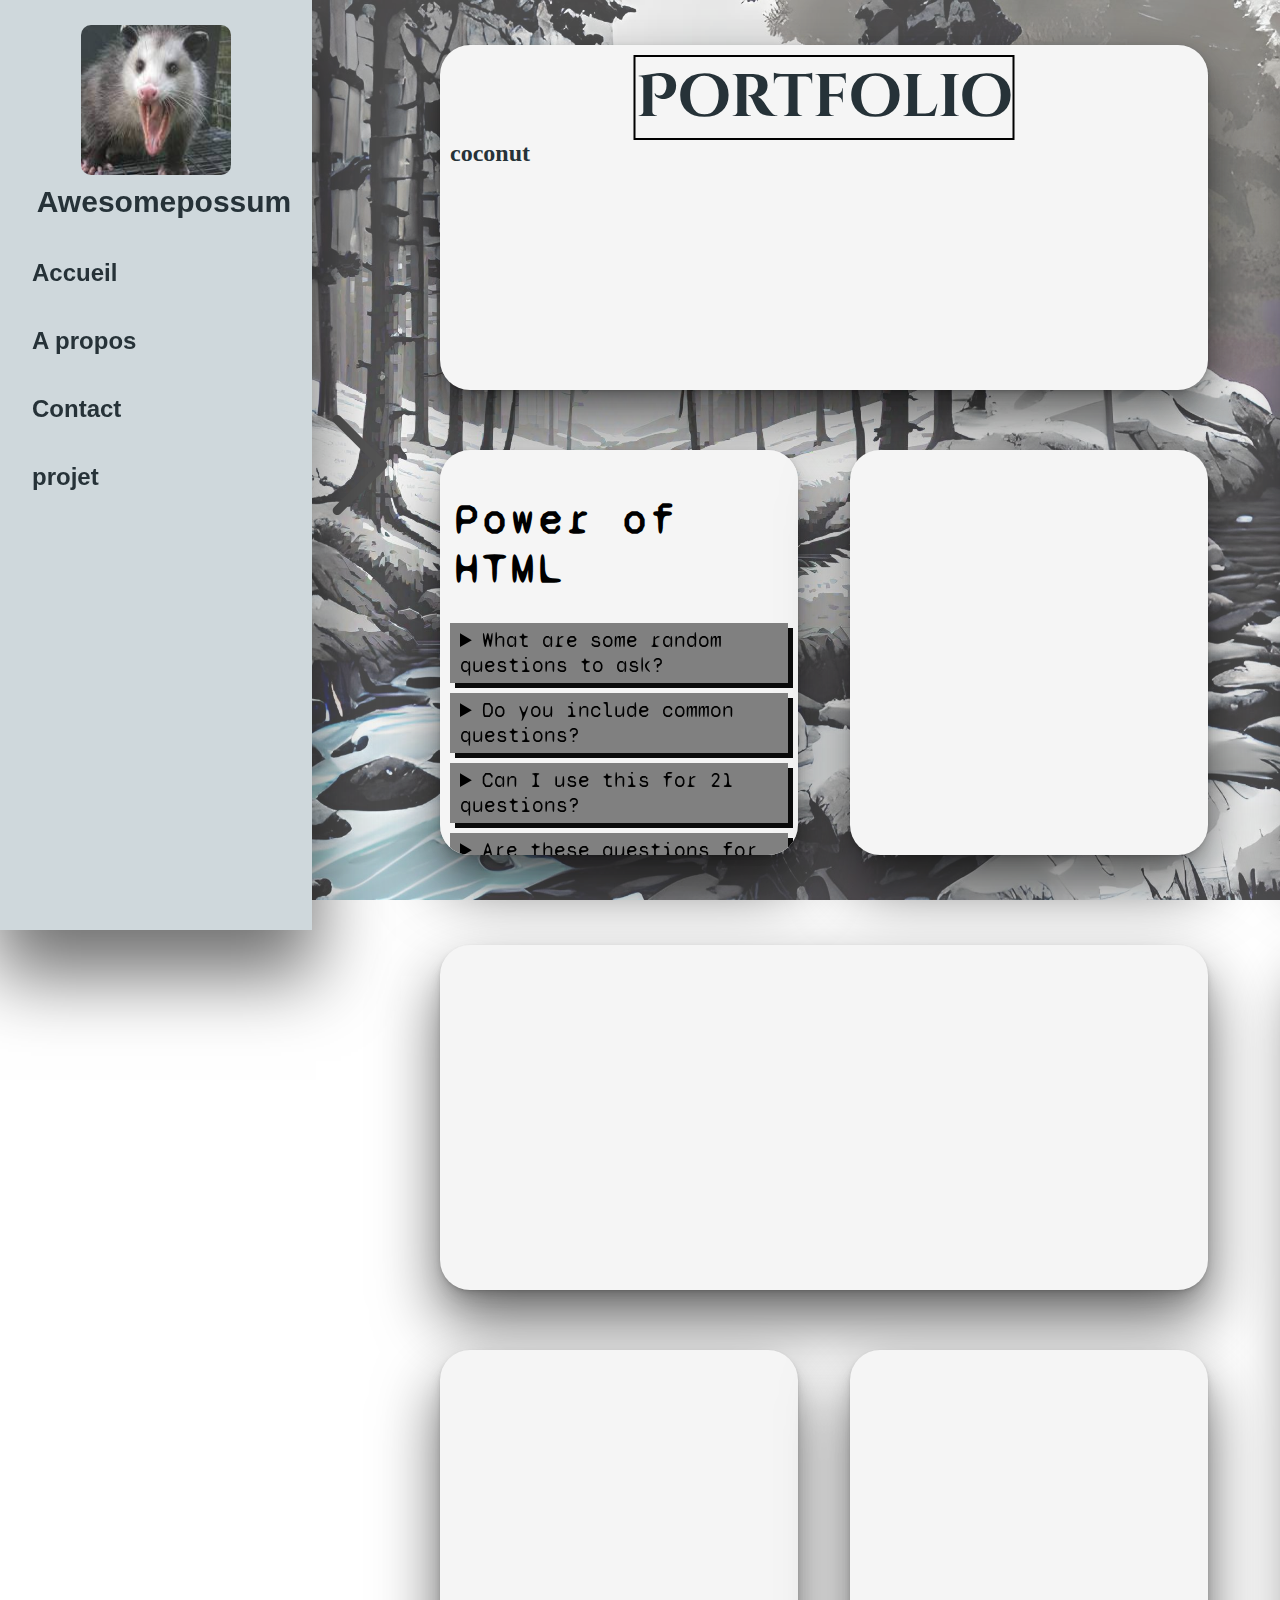
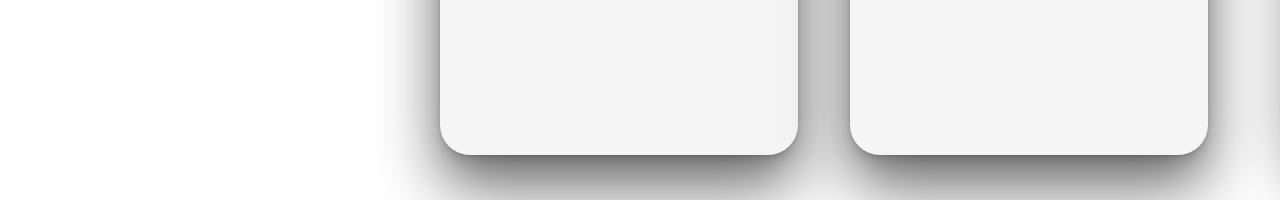
==== index.html @ 3cf98c73 "merge" ====
<!DOCTYPE html>
<html lang="en">

<head>
    <meta charset="UTF-8">
    <meta name="viewport" content="width=device-width, initial-scale=1.0">
    <title>zakomax</title>
    <link href="index.css" rel="stylesheet">
    <script type="text/javascript" src="script.js"></script>
    <title>Accordion</title>
    <link rel="preconnect" href="https://fonts.gstatic.com">
    <link href="https://fonts.googleapis.com/css2?family=Syne+Mono&display=swap" rel="stylesheet">
    <link rel="stylesheet" type="text/css" href="style.css">
    <meta name="viewport" content="width=device-width, initial-scale=1.0">
</head>

<body>
    <div class="background"></div>
    <div class="box" id="box"></div>
    <div class="navbox" id="navbox" onmouseover="" onmouseleave="ranger_tirroir();box_retreci()">
        <nav class="menu">
            <div class="logo">
                <img src="oppo.jpg" width=100 height="50">
                <h2>Awesomepossum</h2>
            </div>
            <ul>
                <li onmouseover="ranger_tirroir();box_retreci()"><a href="#" onclick="go_to_accueil();">Accueil</a></li>
                <li onmouseover="ranger_tirroir();box_retreci()"><a href="#" onclick="go_to_about();">A propos</a></li>
                <li onmouseover="ranger_tirroir();box_retreci()"><a href="#" onclick="go_to_contact();">Contact</a></li>
                <li onmouseover="sortir_tirroir();box_agrandit()">
                    <a id="projet" href="#">projet</a>

                </li>
            </ul>
        </nav>
        <svg class="arrow" id="ar" fill="#555555" height="100px" width="100px" version="1.1" id="Layer_1" xmlns="http://www.w3.org/2000/svg" xmlns:xlink="http://www.w3.org/1999/xlink" viewBox="0 0 330 330" xml:space="preserve">
            <g id="SVGRepo_bgCarrier" stroke-width="0"></g>
            <g id="SVGRepo_tracerCarrier" stroke-linecap="round" stroke-linejoin="round"></g>
            <g id="SVGRepo_iconCarrier">
                <path id="XMLID_222_" d="M250.606,154.389l-150-149.996c-5.857-5.858-15.355-5.858-21.213,0.001 c-5.857,5.858-5.857,15.355,0.001,21.213l139.393,139.39L79.393,304.394c-5.857,5.858-5.857,15.355,0.001,21.213 C82.322,328.536,86.161,330,90,330s7.678-1.464,10.607-4.394l149.999-150.004c2.814-2.813,4.394-6.628,4.394-10.606 C255,161.018,253.42,157.202,250.606,154.389z"></path>
            </g>
        </svg>
        <div class="petitbox" id="tirroir">
            <ul>
                <li><a href="morpion.html">jeu1</a></li>
                <li><a href="#">jeu2</a></li>
            </ul>
        </div>
    </div>
    </div>

    <div class="conteneur" id="cont">
        <div class="conteneur2">
            <div class="paragraphe1">
                <div class="titre">Portfolio</div>
                <div class="soustitre">
                    <div class="p1">coconut</div>
                </div>
            </div>
            <div class="conteneur3">
                <div class="paragraphe3">
                    <div class="page__wrapper">
                        <h1 class="heading">Power of HTML</h1>
                        <div class="accordion">
                            <details>
                                <summary>What are some random questions to ask?</summary>
                                <p>That's exactly the reason we created this random question generator. There are hundreds of random questions to choose from so you're able to find the perfect random question to ask friends, family and people you want to get to know better.</p>
                            </details>
                            <details>
                                <summary>Do you include common questions?</summary>
                                <p>This generator doesn't include most common questions. The thought is that you can come up with common questions on your own so most of the questions in this generator are questions that elicit a bit more information that a typical common question.</p>
                            </details>
                            <details>
                                <summary>Can I use this for 21 questions?</summary>
                                <p>Yes! there are two ways that you can use this question generator depending on what you're after. You can indicate that you want 21 questions generated and you'll instantly have a random list of 21 questions to use. If you want to curate the 21 questions to use, you can spend some time on the generator until you find 21 questions you like, then use those the next time you play the 21 questions game.</p>
                            </details>
                            <details>
                                <summary>Are these questions for girls or for boys?</summary>
                                <p>The questions in this generator are gender neutral and can be used to ask either male of females (or any other gender the person identifies with). These questions were created to elicit interesting and thoughtful answers and aren't specific to a specific type of person.</p>
                            </details>
                        </div>
                    </div>
                </div>
                <div class="paragraphe4">
                </div>
            </div>
        </div>
        <div class="paragraphe2">
        </div>
    </div>
    <div class="conteneur" style="top: 100vh;" id="cont2">
        <div class="conteneur2">
            <div class="paragraphe1">
            </div>
            <div class="conteneur3">
                <div class="paragraphe3">
                </div>
                <div class="paragraphe4">
                </div>
            </div>
        </div>
        <div class="paragraphe2">
        </div>
    </div>
    <div class="conteneur" style="right: -100vw;" id="cont3">
        <div class="conteneurhaut">
            <div class='paragraphe_about_1'></div>
            <div class="paragraphe_about_2"></div>
        </div>
        <div class="paragraphe_about_3"></div>

    </div>

</body>

</html>
---- index.css ----
@import url('https://fonts.googleapis.com/css2?family=Cinzel+Decorative:wght@400;700;900&display=swap');

* {
    padding: 0;
    margin: 0;
    scrollbar-width: none;
}


body {
    font-family: Arial, Tahoma, Serif;
    color: #263238;
    display: flex;
    flex-direction: row;
    overflow: hidden;
}
.background {
    position: absolute;
    width: 100vw;
    height: 100vh;
    background-image: url('background3.jfif');
    background-position: center;
    background-repeat: no-repeat;
    background-size: cover;
    opacity: .7;
}

.logo {
    display: flex;
    margin-bottom: 40px;
    flex-direction: column;
    align-items: center;
}

.logo h2 {
    padding-left: 1rem;
    font-size: 30px;
}
.logo img {
    width: 150px;
    border-radius: 20px;
    height: 150px;
    padding: 10px;
}

nav {
    display: flex;
    flex-direction: column;
    padding: 15px 1rem;
    background: #cfd8dc;
    width: 280px;
    height: 100vh;
    z-index: 10;
    position: relative;
    box-shadow: rgba(0, 0, 0, 0.56) 0px 42px 70px 4px;
    pointer-events: none;
}

nav ul {
    display: flex;
    list-style: none;
    flex-direction: column;
}

nav li {
    padding-left: 1rem;
    /* 7! */
    display: flex;
    align-items: center;
    font-size: x-large;
    font-weight: 700;
    margin-bottom: 40px;
    pointer-events: visible;
}

a {
    color: inherit;
    text-decoration: none;
}

nav li:hover a {
    color: orange;
    text-decoration: underline;
}

.box {
    height: 100vh;
    width: 340px;
    position: absolute;
}

.petitbox{
    background-color: #cfd8dc;
    width: 150px;
    position: absolute;
    top: 450px;
    transition: 0.3s ease-in-out;
    box-shadow: rgba(50, 50, 93, 0.25) 0px 13px 27px -5px, rgba(0, 0, 0, 0.3) 0px 8px 16px -8px;
    border-radius: 0px 10px 10px 0px;
    z-index: 9;
}

.petitbox li{
    font-size:x-large;
    display: flex;
    flex-direction: column;
    align-items: center;
    margin-bottom: 20px;
    margin-top: 10px;
}

.petitbox li:hover a {
    color: orange;
    text-decoration: underline;
}

.box:hover + .navbox {
    transform: translateX(0) !important;
    opacity: 1;
}
.navbox_grande{
    width: 554px !important;
}

.navbox:hover {
    transform: translateX(0) !important;
}
.navbox:hover nav {
    opacity: 1;
}
.box:hover ~ .conteneur {
    transform: translateX(312px);
}
.navbox:hover ~ .conteneur {
    transform: translateX(312px);
}
.box:hover ~ .conteneur.contact {
    transform: translate(312px , -100vh);
}
.navbox:hover ~ .conteneur.contact {
    transform: translate(312px , -100vh);
}
.box:hover ~ .conteneur.about {
    transform: translateX( calc(312px - 100vw) );
}
.navbox:hover ~ .conteneur.about {
    transform: translateX( calc(312px - 100vw) );
}

.navbox {
    transform: translateX(-312px);
    transition: 0.3s ease-in-out;
    display: flex;
    align-items: center;
    width: 410px;
    z-index: 10;
    position: fixed;
    top: 0;
}
.nav_agrandit {
    width: 570px;
}

.sorti {
    transform: translateX(312px);
}

.arrow {
    right: 0;
    position: absolute;
    transition: 0.3s ease-in-out;
}

.conteneur{
    position: absolute;
    height: 90vh;
    width:90vw;
    /* background-color: none; */
    right: 0;
    z-index: 1;
    display: flex;
    flex-direction: row;
    padding-top: 5vh;
    padding-bottom: 5vh;
    justify-content: space-between;
    transition: 0.3s ease-in-out;
}


#cont.sorti.accueil {
    transform: translateX(390px) !important;
}
#cont2.sorti.contact {
    transform: translate(390px, -100vh) !important;
}
#cont3.sorti.about {
    transform: translateX(calc(390px - 100vw)) !important;
}

.conteneur2 {
    height: 90vh;
    width: 60vw;
    display: flex;
    flex-direction: column;
}

.paragraphe1 {
    padding: 10px;
    height: 40vh;
    display: flex;
    background-color: whitesmoke;
        box-shadow: rgba(0, 0, 0, 0.07) 0px 1px 2px, rgba(0, 0, 0, 0.07) 0px 2px 4px, rgba(0, 0, 0, 0.07) 0px 4px 8px, rgba(0, 0, 0, 0.07) 0px 8px 16px, rgba(0, 0, 0, 0.07) 0px 16px 32px, rgba(0, 0, 0, 0.57) 0px 32px 64px;
    border-radius: 30px;
    margin-bottom: 60px;
    flex-direction: column;
    align-items: flex-start;
}

.titre{
    font-family: "Cinzel Decorative", serif;
    font-size: 60px;
    font-weight: bolder;
    border: 2px solid;
    border-color: black;
    height: fit-content;
    left: 50%;
    transform: translateX(-50%);
    position: relative;
}

.soustitre {
    display: flex;
    flex-direction: column;
}

.p1 {
    font-family:"Cintzel Decorative", serif;
    font-weight: bold;
    font-size: x-large;
}

.conteneur3 {
    height: 45vh;
    display: flex;
    flex-direction: row;
    justify-content: space-between;
}

.paragraphe3 {
    height: 45vh;
    width: 28vw;
    background-color: whitesmoke;
    box-shadow: rgba(0, 0, 0, 0.07) 0px 1px 2px, rgba(0, 0, 0, 0.07) 0px 2px 4px, rgba(0, 0, 0, 0.07) 0px 4px 8px, rgba(0, 0, 0, 0.07) 0px 8px 16px, rgba(0, 0, 0, 0.07) 0px 16px 32px, rgba(0, 0, 0, 0.57) 0px 32px 64px;
    border-radius: 30px;
    overflow-y: scroll;
}

.page__wrapper {
	display: flex;
	justify-content: center;
	align-items: center;
	font-family: "Syne Mono";
	flex-direction: column;
}

.heading {
	color: black;
	letter-spacing: 5px;
	font-size: 2.6em;
	margin-bottom: 30px;
    margin-top: 5vh;
	padding: 0px 15px;
}

.accordion {
	max-width: 500px;
	width: calc(100% - 20px);
}

details {
	background-color: gray;
	margin-bottom: 10px;
	filter: drop-shadow(5px 5px 0px #0A0A0A);
    transition: 0.3s ease-in-out;
}
details:hover {
	filter: drop-shadow(5px 5px 4px #0A0A0A);
}

details > summary {
	color: black;
	padding: 5px 10px;
	font-size: 1.3em;
	cursor: pointer;
}

details > p {
	padding: 5px 10px 10px 20px;
	color: #ddd;
	font-size: 1.1em;
}

.paragraphe4 {
    height: 45vh;
    width: 28vw;
    background-color:whitesmoke;
    box-shadow: rgba(0, 0, 0, 0.07) 0px 1px 2px, rgba(0, 0, 0, 0.07) 0px 2px 4px, rgba(0, 0, 0, 0.07) 0px 4px 8px, rgba(0, 0, 0, 0.07) 0px 8px 16px, rgba(0, 0, 0, 0.07) 0px 16px 32px, rgba(0, 0, 0, 0.57) 0px 32px 64px;
    border-radius: 30px;
}

.paragraphe2 {
    height: 90vh;
    width: 20vw;
    background-color: whitesmoke;
    box-shadow: rgba(0, 0, 0, 0.07) 0px 1px 2px, rgba(0, 0, 0, 0.07) 0px 2px 4px, rgba(0, 0, 0, 0.07) 0px 4px 8px, rgba(0, 0, 0, 0.07) 0px 8px 16px, rgba(0, 0, 0, 0.07) 0px 16px 32px, rgba(0, 0, 0, 0.57) 0px 32px 64px;
    border-radius: 30px;
    margin-right: 3vw;
}


.conteneur.contact {
    transform: translateY(-100vh);
}
.conteneur.about {
    transform: translateX(-100vw);
}

#cont3 {
    display: flex;
    flex-direction: column !important;
}

.conteneurhaut {
    height: 45vh;
    width: 90vw;
    display: flex;
    flex-direction: row;
    justify-content: space-between;
}

.paragraphe_about_1 {
    background-color: whitesmoke;
    height: 45vh;
    width: 35vw;
    box-shadow: rgba(0, 0, 0, 0.07) 0px 1px 2px, rgba(0, 0, 0, 0.07) 0px 2px 4px, rgba(0, 0, 0, 0.07) 0px 4px 8px, rgba(0, 0, 0, 0.07) 0px 8px 16px, rgba(0, 0, 0, 0.07) 0px 16px 32px, rgba(0, 0, 0, 0.57) 0px 32px 64px;
    border-radius: 30px;
}

.paragraphe_about_2 {
    background-color: whitesmoke;
    height: 45vh;
    width: 35vw;
    margin-right: 7vw;
    box-shadow: rgba(0, 0, 0, 0.07) 0px 1px 2px, rgba(0, 0, 0, 0.07) 0px 2px 4px, rgba(0, 0, 0, 0.07) 0px 4px 8px, rgba(0, 0, 0, 0.07) 0px 8px 16px, rgba(0, 0, 0, 0.07) 0px 16px 32px, rgba(0, 0, 0, 0.57) 0px 32px 64px;
    border-radius: 30px;
}

.paragraphe_about_3 {
    height: 35vh;
    width: 80vw;
    background-color:whitesmoke;
    margin-right: 7vw;
    box-shadow: rgba(0, 0, 0, 0.07) 0px 1px 2px, rgba(0, 0, 0, 0.07) 0px 2px 4px, rgba(0, 0, 0, 0.07) 0px 4px 8px, rgba(0, 0, 0, 0.07) 0px 8px 16px, rgba(0, 0, 0, 0.07) 0px 16px 32px, rgba(0, 0, 0, 0.57) 0px 32px 64px;
    border-radius: 30px;
}
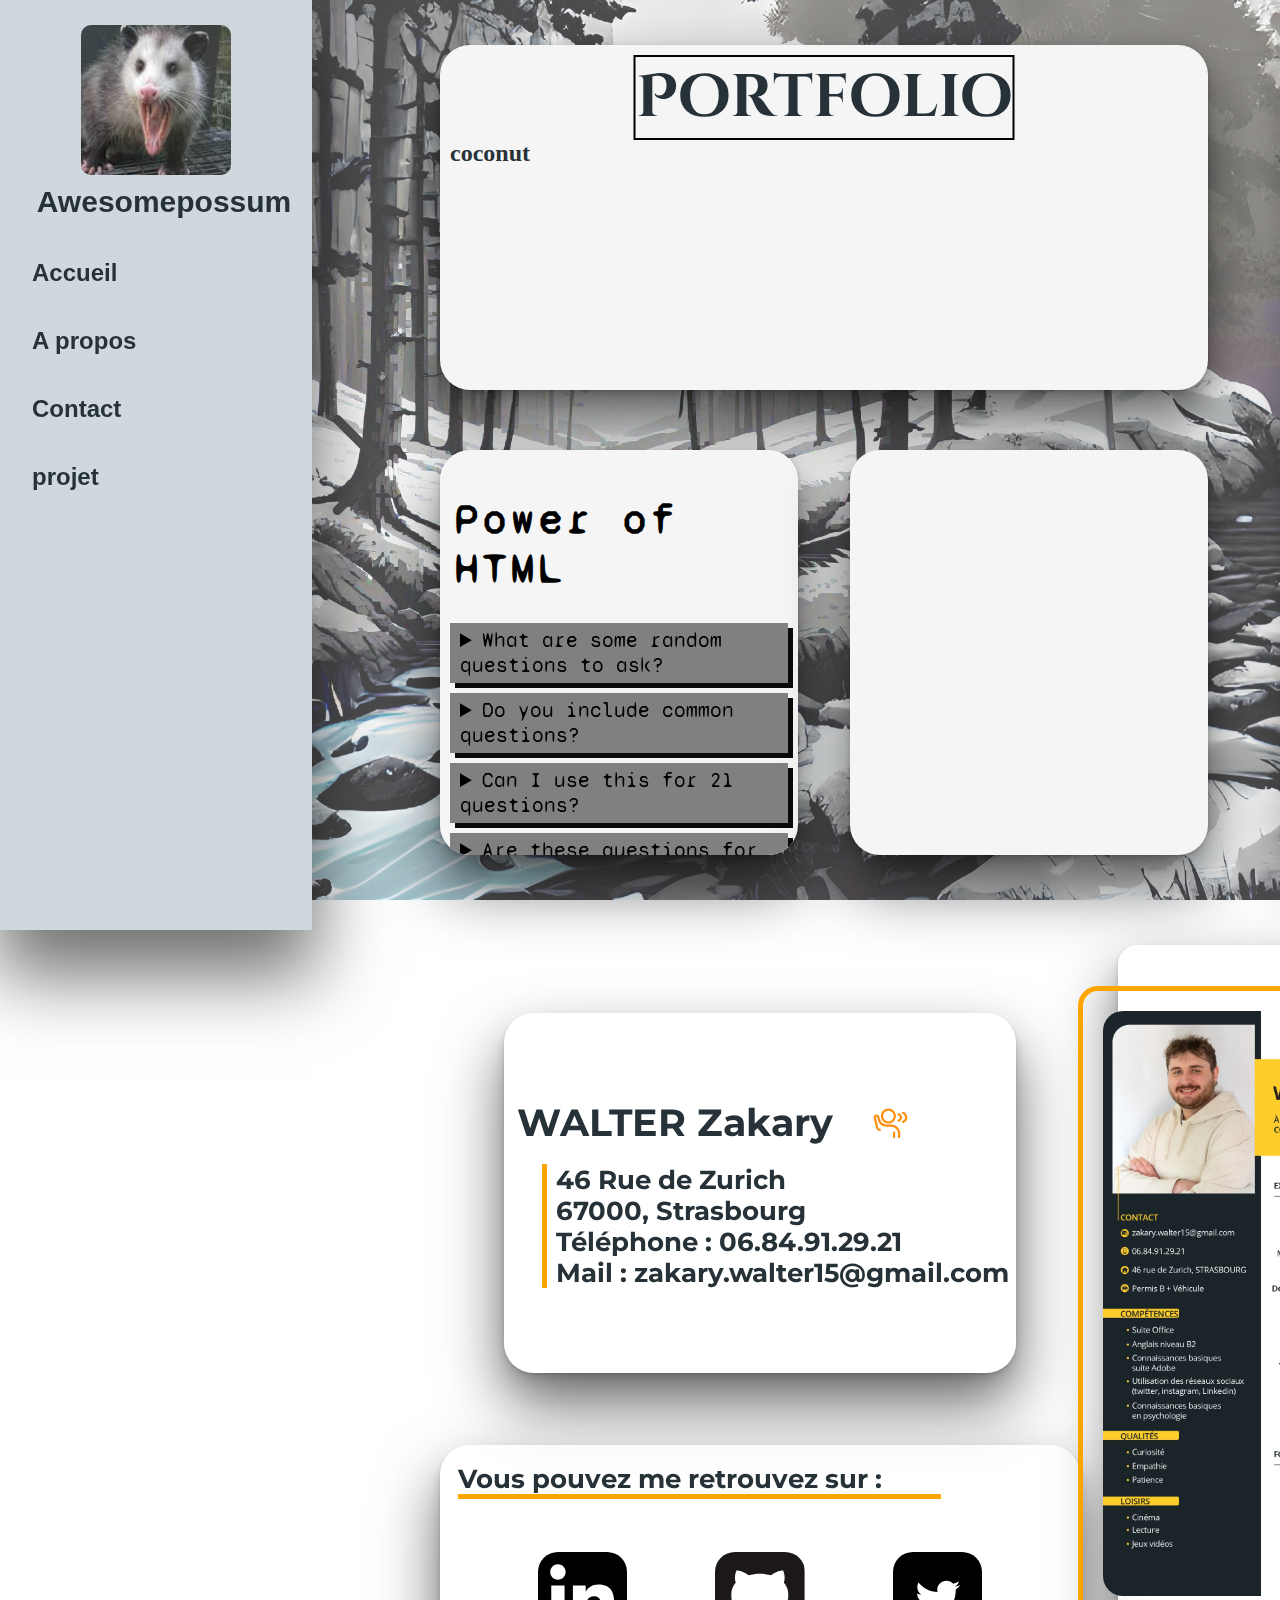
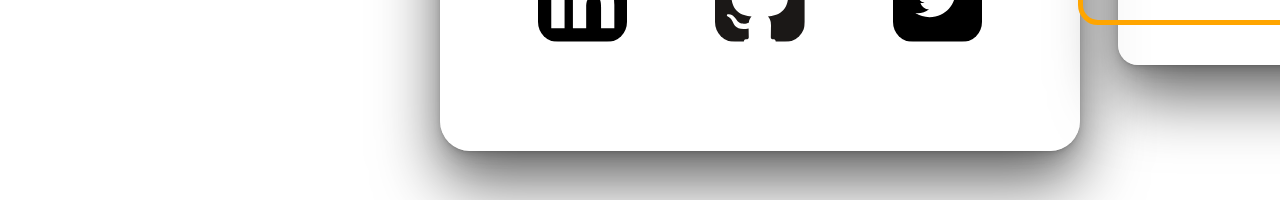
==== commit 9d6a9f97: "page contact update" ====
--- a/index.html
+++ b/index.html
@@ -89,17 +89,33 @@
         </div>
     </div>
     <div class="conteneur" style="top: 100vh;" id="cont2">
-        <div class="conteneur2">
-            <div class="paragraphe1">
+        <div class="c2"> 
+            <div class="c4">
+                    <div class="nom_contact">WALTER Zakary
+                    <svg viewBox="0 0 24 24" fill="none" width="3vw" style="margin-left: 3vw;" xmlns="http://www.w3.org/2000/svg"><g id="SVGRepo_bgCarrier" stroke-width="0"></g><g id="SVGRepo_tracerCarrier" stroke-linecap="round" stroke-linejoin="round"></g><g id="SVGRepo_iconCarrier"><path d="M13.1318 11.3125L12.7388 10.7333L12.7388 10.7333L13.1318 11.3125ZM16.8555 21C16.8555 21.3866 17.1689 21.7 17.5555 21.7C17.9421 21.7 18.2555 21.3866 18.2555 21H16.8555ZM4.98688 10.3431L4.31382 10.5354L4.31382 10.5354L4.98688 10.3431ZM4.44847 8.45868L3.77541 8.65098L3.77541 8.65098L4.44847 8.45868ZM2.33917 9.0235L3.01827 8.85373L3.01827 8.85372L2.33917 9.0235ZM3.89881 15.262L4.57791 15.0923L4.57791 15.0923L3.89881 15.262ZM5.55553 17.2556C5.94213 17.2556 6.25553 16.9422 6.25553 16.5556C6.25553 16.169 5.94213 15.8556 5.55553 15.8556V17.2556ZM13.7445 21C13.7445 21.3866 14.0579 21.7 14.4445 21.7C14.8311 21.7 15.1445 21.3866 15.1445 21H13.7445ZM15.1445 18.3333C15.1445 17.9467 14.8311 17.6333 14.4445 17.6333C14.0579 17.6333 13.7445 17.9467 13.7445 18.3333H15.1445ZM21.1213 6.70711L20.6263 7.20208L21.1213 6.70711ZM21.1213 10.9497L20.6263 10.4548L20.6263 10.4548L21.1213 10.9497ZM20.2333 5.34004C19.8688 5.21116 19.4689 5.40217 19.34 5.76665C19.2111 6.13114 19.4022 6.53109 19.7666 6.65996L20.2333 5.34004ZM19.7666 10.9969C19.4022 11.1258 19.2111 11.5257 19.34 11.8902C19.4689 12.2547 19.8688 12.4457 20.2333 12.3168L19.7666 10.9969ZM18.0858 7.32843L18.5808 6.83346L18.5808 6.83346L18.0858 7.32843ZM18.0858 10.3284L18.5808 10.8234L18.5808 10.8234L18.0858 10.3284ZM17.5262 6.16847C17.1618 6.03959 16.7618 6.2306 16.6329 6.59508C16.5041 6.95957 16.6951 7.35952 17.0595 7.48839L17.5262 6.16847ZM17.0595 10.1685C16.6951 10.2973 16.5041 10.6973 16.6329 11.0618C16.7618 11.4263 17.1618 11.6173 17.5262 11.4884L17.0595 10.1685ZM10.889 11.3C9.06642 11.3 7.58896 9.82255 7.58896 8.00001H6.18896C6.18896 10.5958 8.29322 12.7 10.889 12.7V11.3ZM7.58896 8.00001C7.58896 6.17746 9.06642 4.7 10.889 4.7V3.3C8.29322 3.3 6.18896 5.40427 6.18896 8.00001H7.58896ZM10.889 4.7C12.7115 4.7 14.189 6.17746 14.189 8.00001H15.589C15.589 5.40427 13.4847 3.3 10.889 3.3V4.7ZM14.189 8.00001C14.189 9.13616 13.6154 10.1386 12.7388 10.7333L13.5248 11.8918C14.769 11.0477 15.589 9.61973 15.589 8.00001H14.189ZM12.7388 10.7333C12.2115 11.091 11.5757 11.3 10.889 11.3V12.7C11.8647 12.7 12.7728 12.4019 13.5248 11.8918L12.7388 10.7333ZM18.2555 21V18.7778H16.8555V21H18.2555ZM12.6666 13.1889H9.68766V14.5889H12.6666V13.1889ZM5.65995 10.1508L5.12154 8.26637L3.77541 8.65098L4.31382 10.5354L5.65995 10.1508ZM1.66007 9.19328L3.21971 15.4318L4.57791 15.0923L3.01827 8.85373L1.66007 9.19328ZM3.21971 15.4318C3.48767 16.5037 4.45071 17.2556 5.55553 17.2556V15.8556C5.09312 15.8556 4.69006 15.5409 4.57791 15.0923L3.21971 15.4318ZM3.39853 6.9667C2.23273 6.9667 1.37732 8.06229 1.66007 9.19328L3.01827 8.85372C2.95643 8.60634 3.14353 8.3667 3.39853 8.3667V6.9667ZM5.12154 8.26637C4.90174 7.49708 4.1986 6.9667 3.39853 6.9667V8.3667C3.57353 8.3667 3.72733 8.48271 3.77541 8.65098L5.12154 8.26637ZM9.68766 13.1889C7.81741 13.1889 6.17375 11.9491 5.65995 10.1508L4.31382 10.5354C4.99934 12.9347 7.19234 14.5889 9.68766 14.5889V13.1889ZM18.2555 18.7778C18.2555 15.6911 15.7533 13.1889 12.6666 13.1889V14.5889C14.9801 14.5889 16.8555 16.4643 16.8555 18.7778H18.2555ZM15.1445 21V18.3333H13.7445V21H15.1445ZM20.6263 7.20208C21.0577 7.63342 21.3 8.21843 21.3 8.82843H22.7C22.7 7.84713 22.3102 6.90602 21.6163 6.21213L20.6263 7.20208ZM21.3 8.82843C21.3 9.43843 21.0577 10.0234 20.6263 10.4548L21.6163 11.4447C22.3102 10.7508 22.7 9.80973 22.7 8.82843H21.3ZM19.7666 6.65996C20.0871 6.77326 20.3815 6.95721 20.6263 7.20208L21.6163 6.21213C21.2223 5.8182 20.7487 5.52226 20.2333 5.34004L19.7666 6.65996ZM20.6263 10.4548C20.3815 10.6996 20.0871 10.8836 19.7666 10.9969L20.2333 12.3168C20.7487 12.1346 21.2223 11.8387 21.6163 11.4447L20.6263 10.4548ZM17.5908 7.82341C17.8574 8.08995 18.0071 8.45147 18.0071 8.82843H19.4071C19.4071 8.08017 19.1099 7.36256 18.5808 6.83346L17.5908 7.82341ZM18.0071 8.82843C18.0071 9.20539 17.8574 9.56691 17.5908 9.83345L18.5808 10.8234C19.1099 10.2943 19.4071 9.57669 19.4071 8.82843H18.0071ZM17.0595 7.48839C17.2576 7.55841 17.4395 7.67209 17.5908 7.82341L18.5808 6.83346C18.2804 6.53307 17.9192 6.30741 17.5262 6.16847L17.0595 7.48839ZM17.5908 9.83345C17.4395 9.98477 17.2576 10.0984 17.0595 10.1685L17.5262 11.4884C17.9192 11.3495 18.2804 11.1238 18.5808 10.8234L17.5908 9.83345Z" fill="#ff8f0f"></path></g></svg></div> 
+                    <div class="marg_text">
+                        <div class="txt_c4"> 46 Rue de Zurich</div>
+                        <div class="txt_c4">67000, Strasbourg </div>
+                        <div class="txt_c4"> Téléphone : 06.84.91.29.21</div>
+                        <div class="txt_c4"> Mail : zakary.walter15@gmail.com </div>
+                    </div>
             </div>
-            <div class="conteneur3">
-                <div class="paragraphe3">
-                </div>
-                <div class="paragraphe4">
+            <div class="c5">
+                <div class="txt_c5"> Vous pouvez me retrouvez sur :</div>
+                <div class="icone">
+                    <a class="icone_taille" href=""><svg fill="#000000" style="border-radius: 20px;" viewBox="0 0 32 32" xmlns="http://www.w3.org/2000/svg"><g id="SVGRepo_bgCarrier" stroke-width="0"></g><g id="SVGRepo_tracerCarrier" stroke-linecap="round" stroke-linejoin="round"></g><g id="SVGRepo_iconCarrier"> <path d="M27.26 27.271h-4.733v-7.427c0-1.771-0.037-4.047-2.475-4.047-2.468 0-2.844 1.921-2.844 3.916v7.557h-4.739v-15.271h4.552v2.083h0.061c0.636-1.203 2.183-2.468 4.491-2.468 4.801 0 5.692 3.161 5.692 7.271v8.385zM7.115 9.912c-1.527 0-2.751-1.235-2.751-2.756 0-1.516 1.229-2.749 2.751-2.749s2.755 1.233 2.755 2.749c0 1.521-1.233 2.756-2.755 2.756zM9.489 27.271h-4.749v-15.271h4.749zM29.636 0h-27.276c-1.303 0-2.36 1.031-2.36 2.307v27.387c0 1.276 1.057 2.307 2.36 2.307h27.271c1.301 0 2.369-1.031 2.369-2.307v-27.387c0-1.276-1.068-2.307-2.369-2.307z"></path> </g></svg>
+                    </a>
+                    <a class="icone_taille" href=""> <svg xmlns="http://www.w3.org/2000/svg" style="border-radius: 20px;" aria-label="GitHub" role="img" viewBox="0 0 512 512" fill="#000000"><g id="SVGRepo_bgCarrier" stroke-width="0"></g><g id="SVGRepo_tracerCarrier" stroke-linecap="round" stroke-linejoin="round"></g><g id="SVGRepo_iconCarrier"><rect width="512" height="512" rx="15%" fill="#1B1817"></rect><path fill="#ffffff" d="M335 499c14 0 12 17 12 17H165s-2-17 12-17c13 0 16-6 16-12l-1-50c-71 16-86-28-86-28-12-30-28-37-28-37-24-16 1-16 1-16 26 2 40 26 40 26 22 39 59 28 74 22 2-17 9-28 16-35-57-6-116-28-116-126 0-28 10-51 26-69-3-6-11-32 3-67 0 0 21-7 70 26 42-12 86-12 128 0 49-33 70-26 70-26 14 35 6 61 3 67 16 18 26 41 26 69 0 98-60 120-117 126 10 8 18 24 18 48l-1 70c0 6 3 12 16 12z"></path></g></svg>
+                    </a>
+                    <a class="icone_taille" href=""><svg fill="#000000" style="border-radius: 20px;" version="1.1" id="Layer_1" xmlns="http://www.w3.org/2000/svg" xmlns:xlink="http://www.w3.org/1999/xlink" viewBox="-143 145 512 512" xml:space="preserve"><g id="SVGRepo_bgCarrier" stroke-width="0"></g><g id="SVGRepo_tracerCarrier" stroke-linecap="round" stroke-linejoin="round"></g><g id="SVGRepo_iconCarrier"> <path d="M329,145h-432c-22.1,0-40,17.9-40,40v432c0,22.1,17.9,40,40,40h432c22.1,0,40-17.9,40-40V185C369,162.9,351.1,145,329,145z M215.2,361.2c0.1,2.2,0.1,4.5,0.1,6.8c0,69.5-52.9,149.7-149.7,149.7c-29.7,0-57.4-8.7-80.6-23.6c4.1,0.5,8.3,0.7,12.6,0.7 c24.6,0,47.3-8.4,65.3-22.5c-23-0.4-42.5-15.6-49.1-36.5c3.2,0.6,6.5,0.9,9.9,0.9c4.8,0,9.5-0.6,13.9-1.9 C13.5,430-4.6,408.7-4.6,383.2v-0.6c7.1,3.9,15.2,6.3,23.8,6.6c-14.1-9.4-23.4-25.6-23.4-43.8c0-9.6,2.6-18.7,7.1-26.5 c26,31.9,64.7,52.8,108.4,55c-0.9-3.8-1.4-7.8-1.4-12c0-29,23.6-52.6,52.6-52.6c15.1,0,28.8,6.4,38.4,16.6 c12-2.4,23.2-6.7,33.4-12.8c-3.9,12.3-12.3,22.6-23.1,29.1c10.6-1.3,20.8-4.1,30.2-8.3C234.4,344.5,225.5,353.7,215.2,361.2z"></path> </g></svg>
+                    </a>
                 </div>
             </div>
         </div>
-        <div class="paragraphe2">
+        <div class="c3">
+        <div style="border: 5px solid orange;border-radius: 20px;">
+            <img class="cvphoto" src="CV ZAKARY WALTER 2023 v2_page-0001.jpg" tabindex="0">
+        </div>
         </div>
     </div>
     <div class="conteneur" style="right: -100vw;" id="cont3">
@@ -108,7 +124,6 @@
             <div class="paragraphe_about_2"></div>
         </div>
         <div class="paragraphe_about_3"></div>
-
     </div>
 
 </body>
--- a/index.css
+++ b/index.css
@@ -1,3 +1,4 @@
+@import url('https://fonts.googleapis.com/css2?family=Montserrat:ital,wght@0,100..900;1,100..900&display=swap');
 @import url('https://fonts.googleapis.com/css2?family=Cinzel+Decorative:wght@400;700;900&display=swap');
 
 * {
@@ -362,4 +363,109 @@
     margin-right: 7vw;
     box-shadow: rgba(0, 0, 0, 0.07) 0px 1px 2px, rgba(0, 0, 0, 0.07) 0px 2px 4px, rgba(0, 0, 0, 0.07) 0px 4px 8px, rgba(0, 0, 0, 0.07) 0px 8px 16px, rgba(0, 0, 0, 0.07) 0px 16px 32px, rgba(0, 0, 0, 0.57) 0px 32px 64px;
     border-radius: 30px;
+}
+
+.c2 {
+    /* height: 80vh; */
+    width: 50vw;
+    display: flex;
+    flex-direction: column;
+    justify-content: space-around;
+}
+
+.c4 {
+    background-color: rgba(255, 255, 255, 0.5);
+    box-shadow: rgba(0, 0, 0, 0.07) 0px 1px 2px, rgba(0, 0, 0, 0.07) 0px 2px 4px, rgba(0, 0, 0, 0.07) 0px 4px 8px, rgba(0, 0, 0, 0.07) 0px 8px 16px, rgba(0, 0, 0, 0.07) 0px 16px 32px, rgba(0, 0, 0, 0.57) 0px 32px 64px;
+    height: 40vh;
+    border-radius: 30px;
+    margin: 5vw;
+    display: flex;
+    flex-direction: column;
+    justify-content: center;
+    padding-left: 1vw;
+    backdrop-filter: blur(10px);
+}
+
+.marg_text {
+    padding-left: 1vh;
+    margin-left: 2vw;
+    margin-top: 2vh;
+    border-left: 5px solid orange;
+}
+
+.nom_contact {
+    font-family:"montserrat";
+    font-size: 3vw;
+    font-weight: bolder;
+    display: flex;
+}
+
+.txt_c4 {
+    font-family:"montserrat";
+    font-size: 2vw;
+    font-weight: bolder;
+}
+
+.c5 {
+    background-color: rgba(255, 255, 255, 0.5);
+    box-shadow: rgba(0, 0, 0, 0.07) 0px 1px 2px, rgba(0, 0, 0, 0.07) 0px 2px 4px, rgba(0, 0, 0, 0.07) 0px 4px 8px, rgba(0, 0, 0, 0.07) 0px 8px 16px, rgba(0, 0, 0, 0.07) 0px 16px 32px, rgba(0, 0, 0, 0.57) 0px 32px 64px;
+    height: 30vh;
+    border-radius: 30px;
+    backdrop-filter: blur(10px);
+    padding: 2vh;
+}
+
+.txt_c5 {
+    font-family:"montserrat";
+    font-size: 2vw;
+    font-weight: bolder;
+    border-bottom: 5px solid orange;
+    width: 80%;
+}
+
+.icone {
+    display: flex;
+    justify-content: space-evenly;
+    flex-direction: row;
+    margin-top: 5vh;
+}
+
+.icone_taille {
+    width: 7vw;
+    height: 7vw;
+    border: 5px solid transparent;
+    padding: 3px;
+    border-radius: 20px;
+}
+
+.c3 {
+    background-color: rgba(255, 255, 255, 0.5);
+    backdrop-filter: blur(10px);
+    box-shadow: rgba(0, 0, 0, 0.07) 0px 1px 2px, rgba(0, 0, 0, 0.07) 0px 2px 4px, rgba(0, 0, 0, 0.07) 0px 4px 8px, rgba(0, 0, 0, 0.07) 0px 8px 16px, rgba(0, 0, 0, 0.07) 0px 16px 32px, rgba(0, 0, 0, 0.57) 0px 32px 64px;
+    height: 80vh;
+    width: 30vw;
+    margin-right: 10vh;
+    border-radius: 20px;
+    display: flex;
+    align-items: center;
+    justify-content: center;
+}
+
+.cvphoto {
+    /* width: 25vw; */
+    height: 65vh;
+    margin: 20px;
+    border-radius: 20px;
+    transition: 0.3s ease-in-out;
+    pointer-events: auto;
+}
+
+.cvphoto:focus {
+    scale: 1.4;
+    transform: translateX(-15vw);
+}
+
+.icone_taille:hover {
+    border: 5px solid orange;
+    border-radius: 27px;
 }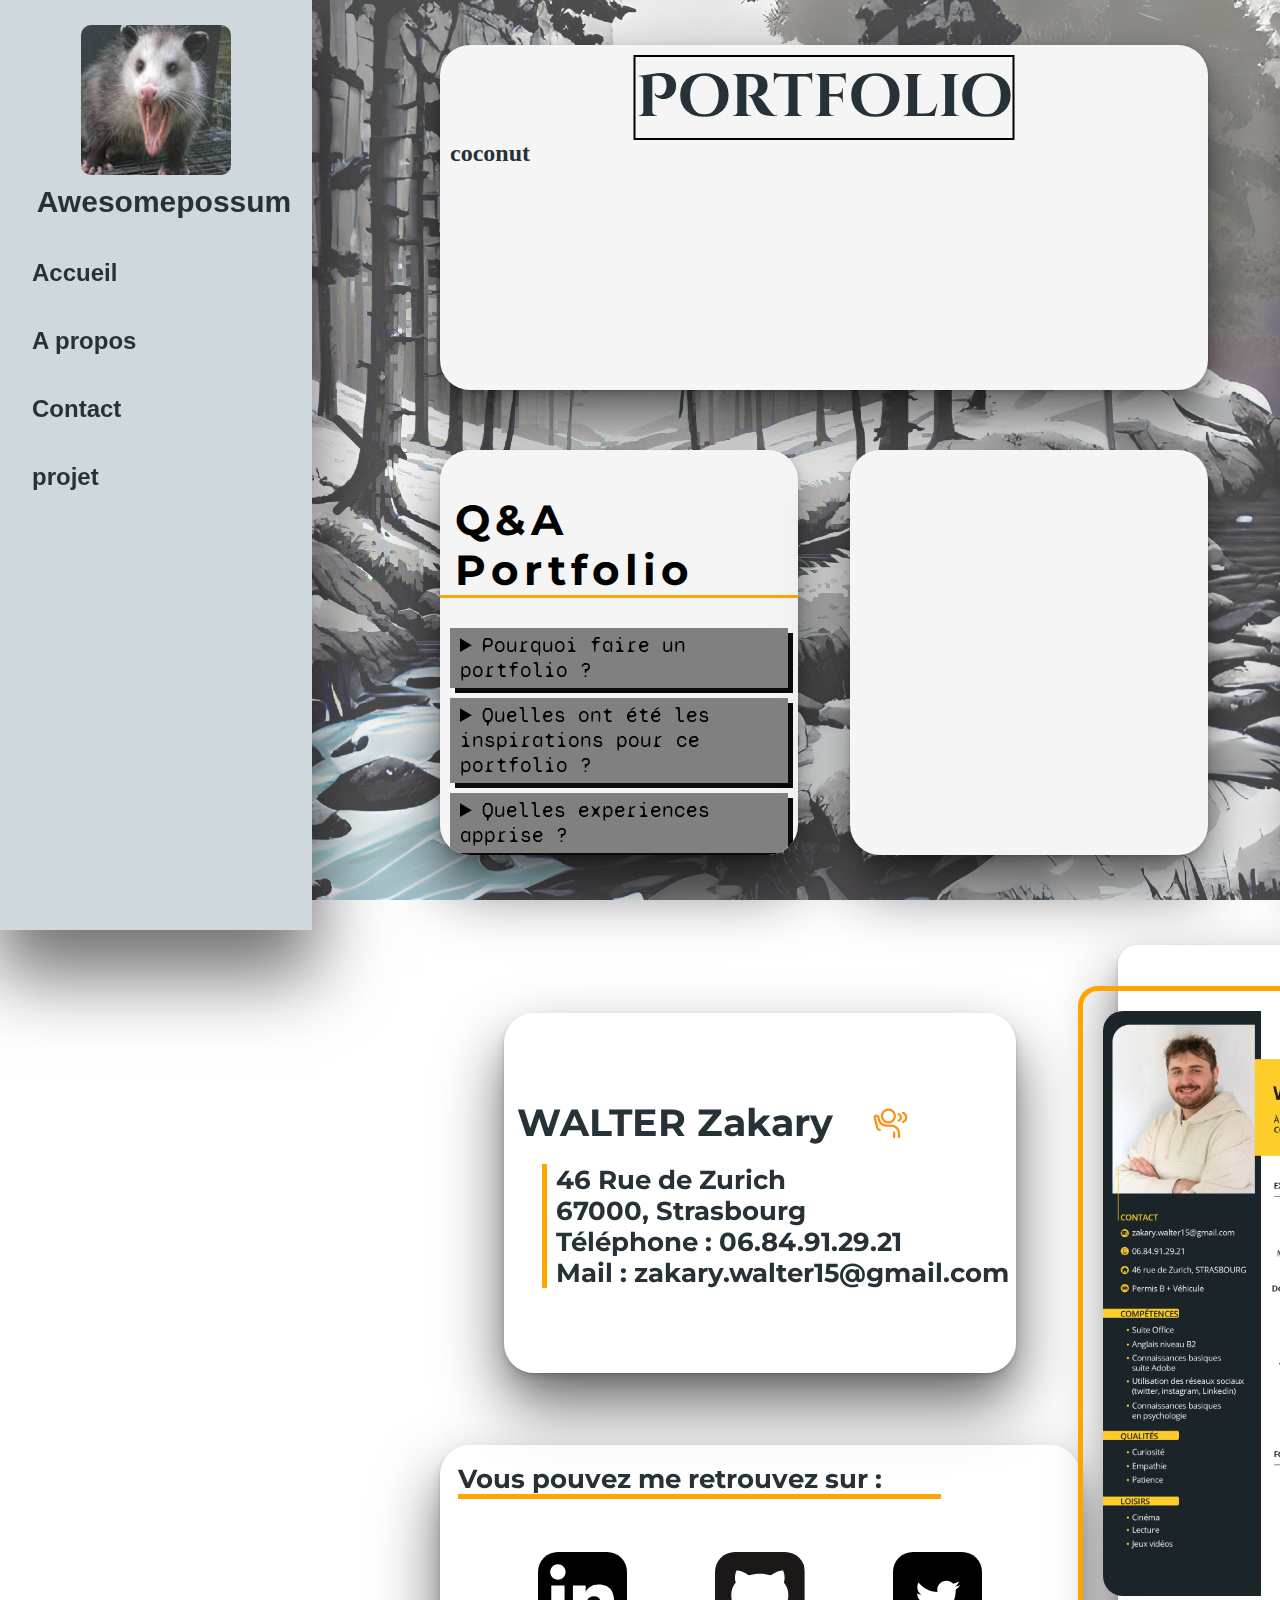
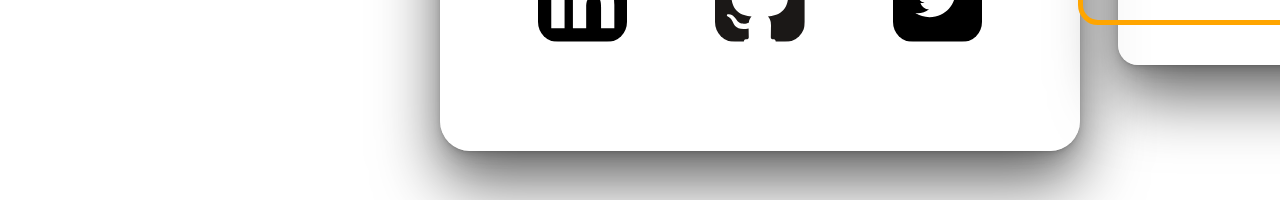
==== commit 2f31415e: "about et un peu acceuile" ====
--- a/index.html
+++ b/index.html
@@ -60,23 +60,23 @@
             <div class="conteneur3">
                 <div class="paragraphe3">
                     <div class="page__wrapper">
-                        <h1 class="heading">Power of HTML</h1>
+                        <h1 class="heading">Q&A Portfolio</h1>
                         <div class="accordion">
                             <details>
-                                <summary>What are some random questions to ask?</summary>
-                                <p>That's exactly the reason we created this random question generator. There are hundreds of random questions to choose from so you're able to find the perfect random question to ask friends, family and people you want to get to know better.</p>
+                                <summary>Pourquoi faire un portfolio ?</summary>
+                                <p>Créer un portfolio dans le cadre d'un BTS SIO est essentiel. Cela me permet de mettre en valeur mes compétences et réalisation de manière intéractive en ligne. En le faisant j'acquiert une experience pratique précieuse tout en démontrant mon avancée en développement web, ce qui me prépare efficacement à une future carrière dans le domaine informatique.</p>
                             </details>
                             <details>
-                                <summary>Do you include common questions?</summary>
-                                <p>This generator doesn't include most common questions. The thought is that you can come up with common questions on your own so most of the questions in this generator are questions that elicit a bit more information that a typical common question.</p>
+                                <summary>Quelles ont été les inspirations pour ce portfolio ?</summary>
+                                <p>Durant mon stage chez WITT Groupe France mon tuteur, <a class="mentor" href="https://kwer.fr/?page=acceuil">Ewan RIMMELY</a>, m'a présenté le sien. Ce qui m'a servi d'exemple ainsi que d'inspiration pour crée le mien de zéro.</p>
                             </details>
                             <details>
-                                <summary>Can I use this for 21 questions?</summary>
-                                <p>Yes! there are two ways that you can use this question generator depending on what you're after. You can indicate that you want 21 questions generated and you'll instantly have a random list of 21 questions to use. If you want to curate the 21 questions to use, you can spend some time on the generator until you find 21 questions you like, then use those the next time you play the 21 questions game.</p>
+                                <summary>Quelles experiences apprise ?</summary>
+                                <p>J'ai pu acquerir des compétences de base en HTML, CSS et Javascript. En utilisant HTML, j'ai structuré le contenu, tandis que CSS m'as permis de styliser et d'embellir le design. Et enfin avec Javascript, j'ai ajouté des fonctionnalitées interactives pour améliorer l'expérience utilisateur. Ces experiences m'ont fourni une base solide pour poursuivre mon developpement dans le domaine informatique.</p>
                             </details>
                             <details>
-                                <summary>Are these questions for girls or for boys?</summary>
-                                <p>The questions in this generator are gender neutral and can be used to ask either male of females (or any other gender the person identifies with). These questions were created to elicit interesting and thoughtful answers and aren't specific to a specific type of person.</p>
+                                <summary>Quelle futur projet ?</summary>
+                                <p>J'aimerais poursuivre mon apprentissage de nouveaux langages comme Python, PHP, etc... afin de me lancer dans de futur projet à mon niveau. Tout en approfondissant mon apprentissage de l'HTML/CSS ainsi que Javascript.</p>
                             </details>
                         </div>
                     </div>
@@ -115,15 +115,35 @@
         <div class="c3">
         <div style="border: 5px solid orange;border-radius: 20px;">
             <img class="cvphoto" src="CV ZAKARY WALTER 2023 v2_page-0001.jpg" tabindex="0">
+            <div class="floutage"></div>
         </div>
         </div>
     </div>
     <div class="conteneur" style="right: -100vw;" id="cont3">
         <div class="conteneurhaut">
-            <div class='paragraphe_about_1'></div>
-            <div class="paragraphe_about_2"></div>
+            <div class='paragraphe_about_1'>
+                <div class="titrepara">Pourquoi intégrer un BTS SIO</div>
+                <div class="text_para">Intégrer un BTS SIO option SLAM est vraiment important pour moi. C'est là que je peux me concentrer sur ce qui m'intéresse le plus : le développement logiciel et les applications métiers. Ce programme me donne toutes les compétences pratiques dont j'ai besoin pour réussir dans le monde professionnel de l'informatique.</div>
+                <div class="text_para">En somme, intégrer un BTS SIO option SLAM représente pour moi une étape essentielle dans la concrétisation de mes objectifs de carrière et dans l'accomplissement de ma passion pour l'informatique.
+            </div>
+            </div>
+            <div class="paragraphe_about_2">
+                <div class="titrepara">Mes centres d'intérêts</div>
+                <ul>   
+                    <li class="hobbies">Lecture : La lecture est une source d'évasion et d'enrichissement personnel pour moi.</li>
+                    <li class="hobbies">Musique : La musique me transporte dans un autre univers.</li>
+                    <li class="hobbies">Randonnée : La randonnée me permet de me connecter avec la nature et de découvrir de nouveaux paysages.</li>
+                    <li class="hobbies">Jeu vidéo : Les jeux vidéo sont une source de divertissement et d'aventure pour moi.</li>
+                    <li class="hobbies">Entreprendre des projets : Entreprendre des projets me stimule intellectuellement et me permet de développer de nouvelles compétences.</li>
+                </ul>
+            </div>
         </div>
-        <div class="paragraphe_about_3"></div>
+        <div class="paragraphe_about_3">
+            <div class="titrepara2">Mon parcour</div>
+            <div class="txtparcour">Après avoir obtenu mon baccalauréat en sciences économiques et sociales (Bac ES), j'ai décidé de poursuivre mes études en me lançant dans une licence de psychologie à l'université. Malheureusement, cette voie n'a pas abouti comme je l'avais espéré, ce qui m'a laissé perdu quant à mon orientation future.</div>
+            <div class="txtparcour">Cependant, au fil du temps et après avoir exploré différentes options, j'ai finalement trouvé ma voie dans le domaine du développement. Cette découverte a été une révélation pour moi, car j'ai réalisé que c'était là où je pouvais véritablement m'épanouir professionnellement. Depuis lors, je me suis engagé pleinement dans l'apprentissage et l'amélioration de mes compétences dans ce domaine, déterminé à réussir et à réaliser mes aspirations professionnelles.</div>
+        </div>
+
     </div>
 
 </body>
--- a/index.css
+++ b/index.css
@@ -266,6 +266,8 @@
 
 .heading {
 	color: black;
+    font-family: "montserrat";
+    border-bottom: 3px solid orange;
 	letter-spacing: 5px;
 	font-size: 2.6em;
 	margin-bottom: 30px;
@@ -278,6 +280,14 @@
 	width: calc(100% - 20px);
 }
 
+.mentor {
+    text-decoration: underline 3px black;
+}
+
+.mentor:hover {
+    text-decoration: underline 3px orange;
+}
+
 details {
 	background-color: gray;
 	margin-bottom: 10px;
@@ -340,29 +350,77 @@
 }
 
 .paragraphe_about_1 {
-    background-color: whitesmoke;
+    background-color: rgba(255, 255, 255, 0.5);
     height: 45vh;
     width: 35vw;
     box-shadow: rgba(0, 0, 0, 0.07) 0px 1px 2px, rgba(0, 0, 0, 0.07) 0px 2px 4px, rgba(0, 0, 0, 0.07) 0px 4px 8px, rgba(0, 0, 0, 0.07) 0px 8px 16px, rgba(0, 0, 0, 0.07) 0px 16px 32px, rgba(0, 0, 0, 0.57) 0px 32px 64px;
     border-radius: 30px;
+    padding: 2vh;
+    /* display: flex; */
+    align-items: center;
+    backdrop-filter: blur(10px);
+}
+
+.titrepara {
+    font-family: "montserrat";
+    font-size: 1.8vw;
+    font-weight: bolder;
+    border-bottom: 5px solid orange;
+    width: 80%;
+}
+
+.text_para {
+    font-family: "montserrat";
+    font-weight: bold;
+    font-size: 1.2vw;
+    padding-left: 2vw;
+    padding-top: 2vh;
 }
 
 .paragraphe_about_2 {
-    background-color: whitesmoke;
+    background-color: rgba(255, 255, 255, 0.5);
     height: 45vh;
     width: 35vw;
     margin-right: 7vw;
     box-shadow: rgba(0, 0, 0, 0.07) 0px 1px 2px, rgba(0, 0, 0, 0.07) 0px 2px 4px, rgba(0, 0, 0, 0.07) 0px 4px 8px, rgba(0, 0, 0, 0.07) 0px 8px 16px, rgba(0, 0, 0, 0.07) 0px 16px 32px, rgba(0, 0, 0, 0.57) 0px 32px 64px;
     border-radius: 30px;
+    backdrop-filter: blur(10px);
+    padding: 2vh;
+}
+
+.hobbies {
+    font-family: "montserrat";
+    font-weight: bold;
+    font-size: 1vw;
+    padding-left: 2vw;
+    margin:2vh
 }
 
 .paragraphe_about_3 {
-    height: 35vh;
-    width: 80vw;
-    background-color:whitesmoke;
+    background-color: rgba(255, 255, 255, 0.5);
+    height: 25vh;
+    max-height: 35vh;
+    /* width: 80vw; */
     margin-right: 7vw;
     box-shadow: rgba(0, 0, 0, 0.07) 0px 1px 2px, rgba(0, 0, 0, 0.07) 0px 2px 4px, rgba(0, 0, 0, 0.07) 0px 4px 8px, rgba(0, 0, 0, 0.07) 0px 8px 16px, rgba(0, 0, 0, 0.07) 0px 16px 32px, rgba(0, 0, 0, 0.57) 0px 32px 64px;
     border-radius: 30px;
+    backdrop-filter: blur(10px);
+    padding: 2vw;
+}
+
+.titrepara2 {
+    font-family: "montserrat";
+    font-size: 2.2vw;
+    font-weight: bolder;
+    border-bottom: 5px solid orange;
+    width: 50%;
+}
+
+.txtparcour {
+    font-family: "montserrat";
+    font-weight: bold;
+    font-size: 1.1vw;
+    margin-top: 1.4vh;
 }
 
 .c2 {
@@ -453,16 +511,39 @@
 
 .cvphoto {
     /* width: 25vw; */
+    position: relative;
     height: 65vh;
     margin: 20px;
     border-radius: 20px;
     transition: 0.3s ease-in-out;
-    pointer-events: auto;
+    cursor: pointer;
+    z-index: 50;
 }
 
 .cvphoto:focus {
-    scale: 1.4;
-    transform: translateX(-15vw);
+    scale: 1.6;
+    transform: translate(-17vw, 3.5vh);
+    /* box-shadow: 0px 0px 60px 30px #fffcab; */
+}
+.cvphoto:focus ~ .floutage {
+    opacity: 0.65;
+    width: 200vw;
+    height: 150vh;
+    transition: opacity 0.4s ease, width 0s 0s ease, height 0s 0s ease;
+}
+
+.floutage {
+    position: absolute;
+    top: -40vh;
+    left: -100vw;
+    width: 0;
+    height: 0;
+    background-color: black;
+    opacity: 0;
+    /* transition: opacity 0.1s ease; */
+    transition: opacity 0.4s ease, width 0s 0.4s ease, height 0s 0.4s ease;
+    /* background-color: red; */
+    z-index: 2;
 }
 
 .icone_taille:hover {
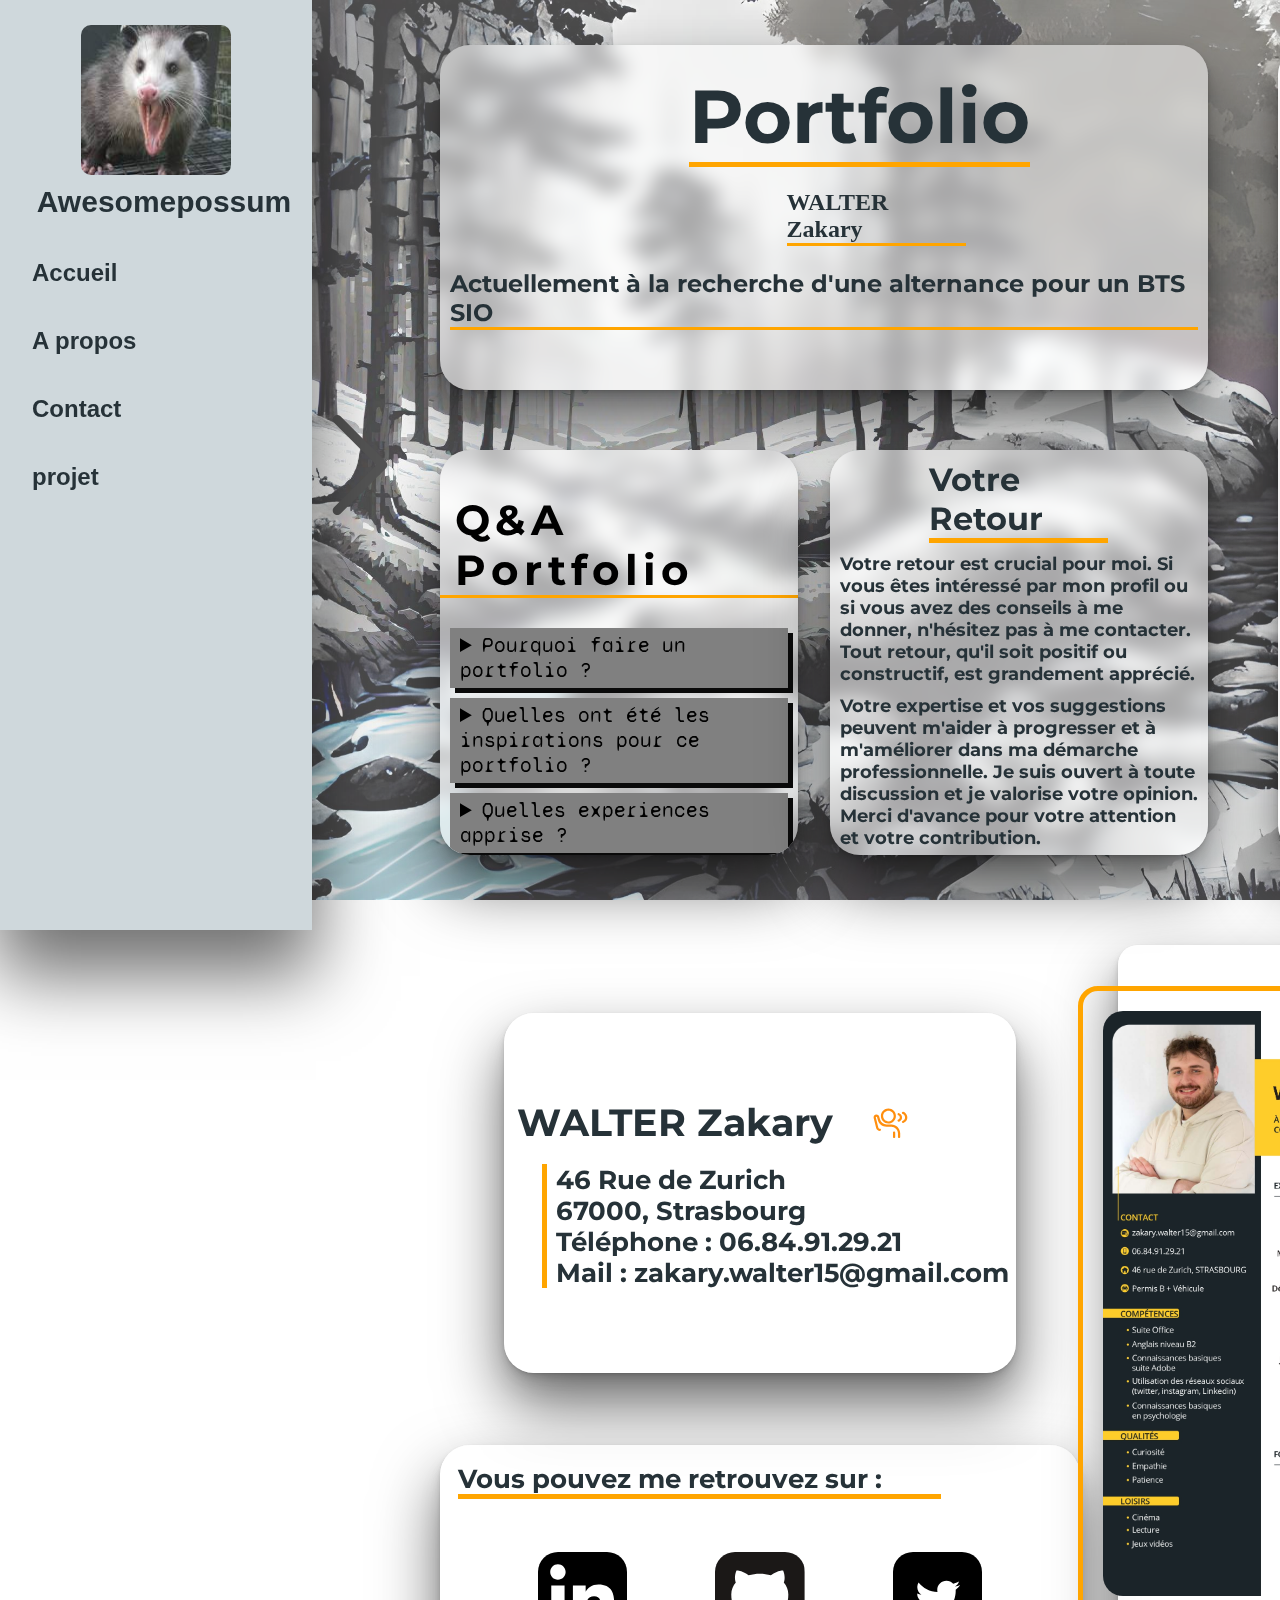
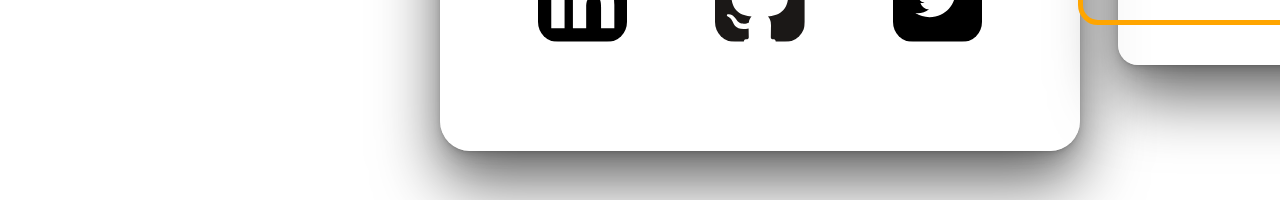
==== commit fbf21325: "fini normalement" ====
--- a/index.html
+++ b/index.html
@@ -4,7 +4,7 @@
 <head>
     <meta charset="UTF-8">
     <meta name="viewport" content="width=device-width, initial-scale=1.0">
-    <title>zakomax</title>
+    <title>Portfolio WALTER Zakary</title>
     <link href="index.css" rel="stylesheet">
     <script type="text/javascript" src="script.js"></script>
     <title>Accordion</title>
@@ -52,9 +52,12 @@
     <div class="conteneur" id="cont">
         <div class="conteneur2">
             <div class="paragraphe1">
-                <div class="titre">Portfolio</div>
+                <div class="center_titre">
+                    <div class="titre">Portfolio</div>
+                </div>
                 <div class="soustitre">
-                    <div class="p1">coconut</div>
+                    <div class="p1">WALTER Zakary</div>
+                    <div class="p2">Actuellement à la recherche d'une alternance pour un BTS SIO</div>
                 </div>
             </div>
             <div class="conteneur3">
@@ -75,17 +78,23 @@
                                 <p>J'ai pu acquerir des compétences de base en HTML, CSS et Javascript. En utilisant HTML, j'ai structuré le contenu, tandis que CSS m'as permis de styliser et d'embellir le design. Et enfin avec Javascript, j'ai ajouté des fonctionnalitées interactives pour améliorer l'expérience utilisateur. Ces experiences m'ont fourni une base solide pour poursuivre mon developpement dans le domaine informatique.</p>
                             </details>
                             <details>
-                                <summary>Quelle futur projet ?</summary>
+                                <summary>Quels futurs projets ?</summary>
                                 <p>J'aimerais poursuivre mon apprentissage de nouveaux langages comme Python, PHP, etc... afin de me lancer dans de futur projet à mon niveau. Tout en approfondissant mon apprentissage de l'HTML/CSS ainsi que Javascript.</p>
                             </details>
                         </div>
                     </div>
                 </div>
                 <div class="paragraphe4">
+                    <div class="titre_retour">Votre Retour</div>
+                    <div class="txte">Votre retour est crucial pour moi. Si vous êtes intéressé par mon profil ou si vous avez des conseils à me donner, n'hésitez pas à me contacter. Tout retour, qu'il soit positif ou constructif, est grandement apprécié.</div>
+                    <div class="txte">Votre expertise et vos suggestions peuvent m'aider à progresser et à m'améliorer dans ma démarche professionnelle. Je suis ouvert à toute discussion et je valorise votre opinion. Merci d'avance pour votre attention et votre contribution.</div>
                 </div>
             </div>
         </div>
         <div class="paragraphe2">
+            <div class="titre_disclaimer">Avis de Modestie</div>
+            <div class="txte_disclaimer">Je vous présente humblement mon portfolio, conçu comme une première incursion dans le domaine du développement web. Il est important de noter qu'il ne reflète pas le même niveau de compétence qu'un professionnel expérimenté ou même qu'un étudiant avancé dans le domaine.</div>
+            <div class="txte_disclaimer">Des défauts peuvent donc être présents et l'optimisation ainsi que le soin apportés ne sont pas aussi aboutis que ce que je pourrais réaliser avec des connaissances approfondies acquises au fil de mon parcours professionnel et scolaire. Je vous remercie pour votre indulgence et votre compréhension à cet égard.</div>
         </div>
     </div>
     <div class="conteneur" style="top: 100vh;" id="cont2">
--- a/index.css
+++ b/index.css
@@ -209,24 +209,32 @@
     padding: 10px;
     height: 40vh;
     display: flex;
-    background-color: whitesmoke;
-        box-shadow: rgba(0, 0, 0, 0.07) 0px 1px 2px, rgba(0, 0, 0, 0.07) 0px 2px 4px, rgba(0, 0, 0, 0.07) 0px 4px 8px, rgba(0, 0, 0, 0.07) 0px 8px 16px, rgba(0, 0, 0, 0.07) 0px 16px 32px, rgba(0, 0, 0, 0.57) 0px 32px 64px;
+    background-color: rgba(255, 255, 255, 0.5);
+    box-shadow: rgba(0, 0, 0, 0.07) 0px 1px 2px, rgba(0, 0, 0, 0.07) 0px 2px 4px, rgba(0, 0, 0, 0.07) 0px 4px 8px, rgba(0, 0, 0, 0.07) 0px 8px 16px, rgba(0, 0, 0, 0.07) 0px 16px 32px, rgba(0, 0, 0, 0.57) 0px 32px 64px;
+    backdrop-filter: blur(10px);
     border-radius: 30px;
     margin-bottom: 60px;
     flex-direction: column;
     align-items: flex-start;
 }
 
+.center_titre {
+    left: 32%;
+    position: relative;
+    margin-top: 2%;
+}
+
 .titre{
-    font-family: "Cinzel Decorative", serif;
-    font-size: 60px;
-    font-weight: bolder;
-    border: 2px solid;
-    border-color: black;
+    font-family:"montserrat";
+    font-size: 75px;
+    font-weight: bolder;
+    border-bottom: 5px solid;
+    border-color: orange;
     height: fit-content;
-    left: 50%;
-    transform: translateX(-50%);
+    /* left: 50%; */
+    /* transform: translateX(-50%); */
     position: relative;
+
 }
 
 .soustitre {
@@ -238,6 +246,21 @@
     font-family:"Cintzel Decorative", serif;
     font-weight: bold;
     font-size: x-large;
+    margin-top: 3%;
+    position: relative;
+    left: 45%;
+    border-bottom: 3px solid;
+    border-color: orange;
+    width: 24%;
+}
+
+.p2 {
+    font-family:"montserrat";
+    font-weight: bold;
+    font-size: x-large;
+    margin-top: 3%;
+    border-bottom: 3px solid;
+    border-color: orange;
 }
 
 .conteneur3 {
@@ -250,8 +273,9 @@
 .paragraphe3 {
     height: 45vh;
     width: 28vw;
-    background-color: whitesmoke;
-    box-shadow: rgba(0, 0, 0, 0.07) 0px 1px 2px, rgba(0, 0, 0, 0.07) 0px 2px 4px, rgba(0, 0, 0, 0.07) 0px 4px 8px, rgba(0, 0, 0, 0.07) 0px 8px 16px, rgba(0, 0, 0, 0.07) 0px 16px 32px, rgba(0, 0, 0, 0.57) 0px 32px 64px;
+    background-color: rgba(255, 255, 255, 0.5);
+    box-shadow: rgba(0, 0, 0, 0.07) 0px 1px 2px, rgba(0, 0, 0, 0.07) 0px 2px 4px, rgba(0, 0, 0, 0.07) 0px 4px 8px, rgba(0, 0, 0, 0.07) 0px 8px 16px, rgba(0, 0, 0, 0.07) 0px 16px 32px, rgba(0, 0, 0, 0.57) 0px 32px 64px;
+    backdrop-filter: blur(10px);
     border-radius: 30px;
     overflow-y: scroll;
 }
@@ -312,22 +336,61 @@
 }
 
 .paragraphe4 {
-    height: 45vh;
+    /* height: 45vh; */
     width: 28vw;
-    background-color:whitesmoke;
-    box-shadow: rgba(0, 0, 0, 0.07) 0px 1px 2px, rgba(0, 0, 0, 0.07) 0px 2px 4px, rgba(0, 0, 0, 0.07) 0px 4px 8px, rgba(0, 0, 0, 0.07) 0px 8px 16px, rgba(0, 0, 0, 0.07) 0px 16px 32px, rgba(0, 0, 0, 0.57) 0px 32px 64px;
-    border-radius: 30px;
+    background-color: rgba(255, 255, 255, 0.5);
+    box-shadow: rgba(0, 0, 0, 0.07) 0px 1px 2px, rgba(0, 0, 0, 0.07) 0px 2px 4px, rgba(0, 0, 0, 0.07) 0px 4px 8px, rgba(0, 0, 0, 0.07) 0px 8px 16px, rgba(0, 0, 0, 0.07) 0px 16px 32px, rgba(0, 0, 0, 0.57) 0px 32px 64px;
+    backdrop-filter: blur(10px);
+    border-radius: 30px;
+    display: flex;
+    flex-direction: column;
+    align-items: center;
+    padding: 10px;
+}
+
+.titre_retour {
+    font-family: "montserrat";
+    font-size: xx-large;
+    font-weight: bolder;
+    border-bottom: 5px solid;
+    border-color: orange;
+    width: 50%;
+}
+
+.txte {
+    margin-top: 10px;
+    font-family: "montserrat";
+    font-size: large;
+    font-weight: bold;
 }
 
 .paragraphe2 {
-    height: 90vh;
+    /* height: 90vh; */
     width: 20vw;
-    background-color: whitesmoke;
-    box-shadow: rgba(0, 0, 0, 0.07) 0px 1px 2px, rgba(0, 0, 0, 0.07) 0px 2px 4px, rgba(0, 0, 0, 0.07) 0px 4px 8px, rgba(0, 0, 0, 0.07) 0px 8px 16px, rgba(0, 0, 0, 0.07) 0px 16px 32px, rgba(0, 0, 0, 0.57) 0px 32px 64px;
+    background-color: rgba(255, 255, 255, 0.5);
+    box-shadow: rgba(0, 0, 0, 0.07) 0px 1px 2px, rgba(0, 0, 0, 0.07) 0px 2px 4px, rgba(0, 0, 0, 0.07) 0px 4px 8px, rgba(0, 0, 0, 0.07) 0px 8px 16px, rgba(0, 0, 0, 0.07) 0px 16px 32px, rgba(0, 0, 0, 0.57) 0px 32px 64px;
+    backdrop-filter: blur(10px);
     border-radius: 30px;
     margin-right: 3vw;
-}
-
+    padding: 10px;
+}
+
+.titre_disclaimer {
+    font-family: "montserrat";
+    font-size: xx-large;
+    font-weight: bolder;
+    border-bottom: 5px solid;
+    border-color: orange;
+    /* padding: 10px; */
+    /* width: 30%; */
+}
+
+.txte_disclaimer {
+    font-family: "montserrat";
+    font-size: 1.3vw;
+    font-weight: bold;
+    margin-top: 10px;
+}
 
 .conteneur.contact {
     transform: translateY(-100vh);
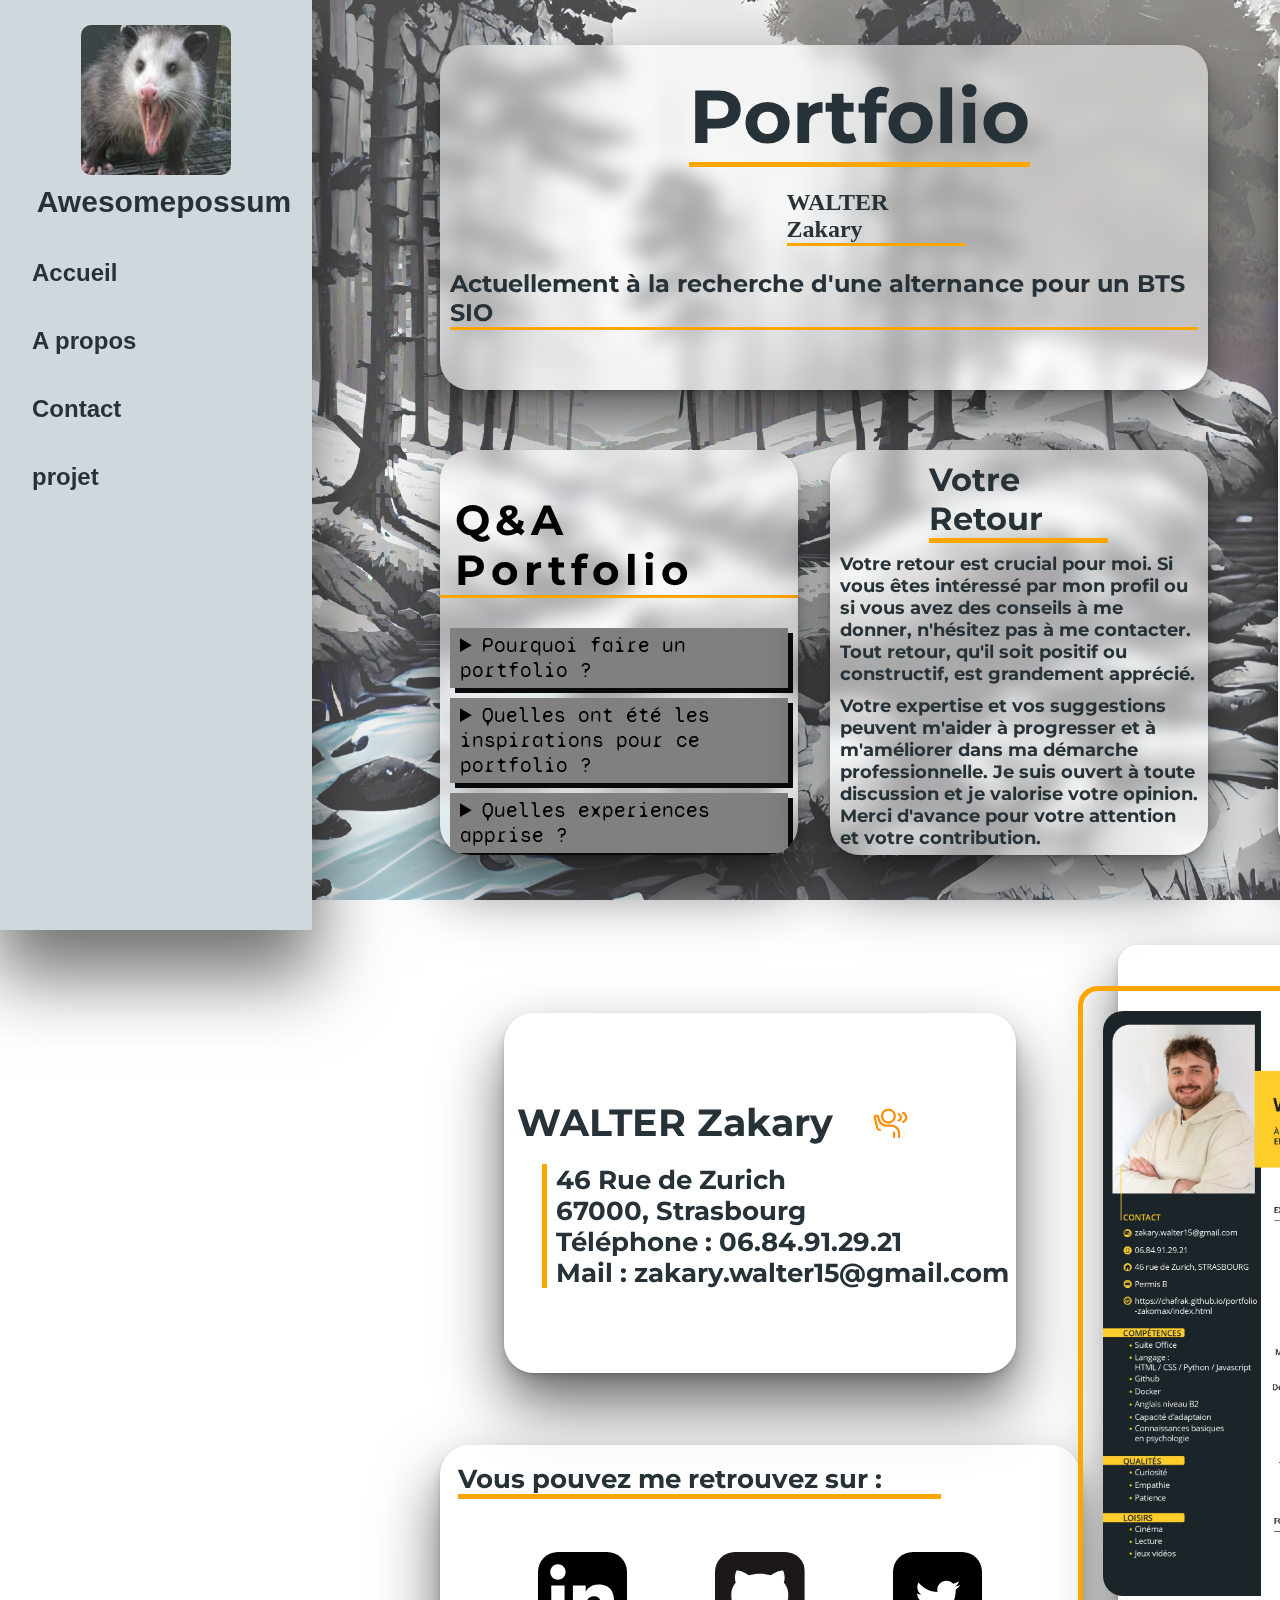
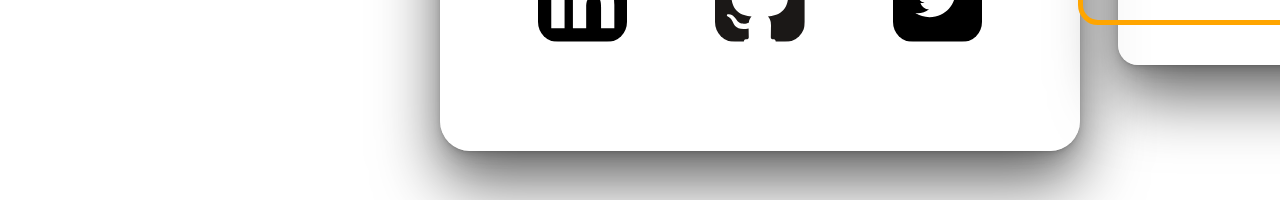
==== commit 35bd0b0c: "photo" ====
--- a/index.html
+++ b/index.html
@@ -112,18 +112,18 @@
             <div class="c5">
                 <div class="txt_c5"> Vous pouvez me retrouvez sur :</div>
                 <div class="icone">
-                    <a class="icone_taille" href=""><svg fill="#000000" style="border-radius: 20px;" viewBox="0 0 32 32" xmlns="http://www.w3.org/2000/svg"><g id="SVGRepo_bgCarrier" stroke-width="0"></g><g id="SVGRepo_tracerCarrier" stroke-linecap="round" stroke-linejoin="round"></g><g id="SVGRepo_iconCarrier"> <path d="M27.26 27.271h-4.733v-7.427c0-1.771-0.037-4.047-2.475-4.047-2.468 0-2.844 1.921-2.844 3.916v7.557h-4.739v-15.271h4.552v2.083h0.061c0.636-1.203 2.183-2.468 4.491-2.468 4.801 0 5.692 3.161 5.692 7.271v8.385zM7.115 9.912c-1.527 0-2.751-1.235-2.751-2.756 0-1.516 1.229-2.749 2.751-2.749s2.755 1.233 2.755 2.749c0 1.521-1.233 2.756-2.755 2.756zM9.489 27.271h-4.749v-15.271h4.749zM29.636 0h-27.276c-1.303 0-2.36 1.031-2.36 2.307v27.387c0 1.276 1.057 2.307 2.36 2.307h27.271c1.301 0 2.369-1.031 2.369-2.307v-27.387c0-1.276-1.068-2.307-2.369-2.307z"></path> </g></svg>
+                    <a class="icone_taille" href="https://www.linkedin.com/in/zakary-walter-11206a278/"><svg fill="#000000" style="border-radius: 20px;" viewBox="0 0 32 32" xmlns="http://www.w3.org/2000/svg"><g id="SVGRepo_bgCarrier" stroke-width="0"></g><g id="SVGRepo_tracerCarrier" stroke-linecap="round" stroke-linejoin="round"></g><g id="SVGRepo_iconCarrier"> <path d="M27.26 27.271h-4.733v-7.427c0-1.771-0.037-4.047-2.475-4.047-2.468 0-2.844 1.921-2.844 3.916v7.557h-4.739v-15.271h4.552v2.083h0.061c0.636-1.203 2.183-2.468 4.491-2.468 4.801 0 5.692 3.161 5.692 7.271v8.385zM7.115 9.912c-1.527 0-2.751-1.235-2.751-2.756 0-1.516 1.229-2.749 2.751-2.749s2.755 1.233 2.755 2.749c0 1.521-1.233 2.756-2.755 2.756zM9.489 27.271h-4.749v-15.271h4.749zM29.636 0h-27.276c-1.303 0-2.36 1.031-2.36 2.307v27.387c0 1.276 1.057 2.307 2.36 2.307h27.271c1.301 0 2.369-1.031 2.369-2.307v-27.387c0-1.276-1.068-2.307-2.369-2.307z"></path> </g></svg>
                     </a>
-                    <a class="icone_taille" href=""> <svg xmlns="http://www.w3.org/2000/svg" style="border-radius: 20px;" aria-label="GitHub" role="img" viewBox="0 0 512 512" fill="#000000"><g id="SVGRepo_bgCarrier" stroke-width="0"></g><g id="SVGRepo_tracerCarrier" stroke-linecap="round" stroke-linejoin="round"></g><g id="SVGRepo_iconCarrier"><rect width="512" height="512" rx="15%" fill="#1B1817"></rect><path fill="#ffffff" d="M335 499c14 0 12 17 12 17H165s-2-17 12-17c13 0 16-6 16-12l-1-50c-71 16-86-28-86-28-12-30-28-37-28-37-24-16 1-16 1-16 26 2 40 26 40 26 22 39 59 28 74 22 2-17 9-28 16-35-57-6-116-28-116-126 0-28 10-51 26-69-3-6-11-32 3-67 0 0 21-7 70 26 42-12 86-12 128 0 49-33 70-26 70-26 14 35 6 61 3 67 16 18 26 41 26 69 0 98-60 120-117 126 10 8 18 24 18 48l-1 70c0 6 3 12 16 12z"></path></g></svg>
+                    <a class="icone_taille" href="https://github.com/chafrak"> <svg xmlns="http://www.w3.org/2000/svg" style="border-radius: 20px;" aria-label="GitHub" role="img" viewBox="0 0 512 512" fill="#000000"><g id="SVGRepo_bgCarrier" stroke-width="0"></g><g id="SVGRepo_tracerCarrier" stroke-linecap="round" stroke-linejoin="round"></g><g id="SVGRepo_iconCarrier"><rect width="512" height="512" rx="15%" fill="#1B1817"></rect><path fill="#ffffff" d="M335 499c14 0 12 17 12 17H165s-2-17 12-17c13 0 16-6 16-12l-1-50c-71 16-86-28-86-28-12-30-28-37-28-37-24-16 1-16 1-16 26 2 40 26 40 26 22 39 59 28 74 22 2-17 9-28 16-35-57-6-116-28-116-126 0-28 10-51 26-69-3-6-11-32 3-67 0 0 21-7 70 26 42-12 86-12 128 0 49-33 70-26 70-26 14 35 6 61 3 67 16 18 26 41 26 69 0 98-60 120-117 126 10 8 18 24 18 48l-1 70c0 6 3 12 16 12z"></path></g></svg>
                     </a>
-                    <a class="icone_taille" href=""><svg fill="#000000" style="border-radius: 20px;" version="1.1" id="Layer_1" xmlns="http://www.w3.org/2000/svg" xmlns:xlink="http://www.w3.org/1999/xlink" viewBox="-143 145 512 512" xml:space="preserve"><g id="SVGRepo_bgCarrier" stroke-width="0"></g><g id="SVGRepo_tracerCarrier" stroke-linecap="round" stroke-linejoin="round"></g><g id="SVGRepo_iconCarrier"> <path d="M329,145h-432c-22.1,0-40,17.9-40,40v432c0,22.1,17.9,40,40,40h432c22.1,0,40-17.9,40-40V185C369,162.9,351.1,145,329,145z M215.2,361.2c0.1,2.2,0.1,4.5,0.1,6.8c0,69.5-52.9,149.7-149.7,149.7c-29.7,0-57.4-8.7-80.6-23.6c4.1,0.5,8.3,0.7,12.6,0.7 c24.6,0,47.3-8.4,65.3-22.5c-23-0.4-42.5-15.6-49.1-36.5c3.2,0.6,6.5,0.9,9.9,0.9c4.8,0,9.5-0.6,13.9-1.9 C13.5,430-4.6,408.7-4.6,383.2v-0.6c7.1,3.9,15.2,6.3,23.8,6.6c-14.1-9.4-23.4-25.6-23.4-43.8c0-9.6,2.6-18.7,7.1-26.5 c26,31.9,64.7,52.8,108.4,55c-0.9-3.8-1.4-7.8-1.4-12c0-29,23.6-52.6,52.6-52.6c15.1,0,28.8,6.4,38.4,16.6 c12-2.4,23.2-6.7,33.4-12.8c-3.9,12.3-12.3,22.6-23.1,29.1c10.6-1.3,20.8-4.1,30.2-8.3C234.4,344.5,225.5,353.7,215.2,361.2z"></path> </g></svg>
+                    <a class="icone_taille" href="https://twitter.com/Walter_zakary"><svg fill="#000000" style="border-radius: 20px;" version="1.1" id="Layer_1" xmlns="http://www.w3.org/2000/svg" xmlns:xlink="http://www.w3.org/1999/xlink" viewBox="-143 145 512 512" xml:space="preserve"><g id="SVGRepo_bgCarrier" stroke-width="0"></g><g id="SVGRepo_tracerCarrier" stroke-linecap="round" stroke-linejoin="round"></g><g id="SVGRepo_iconCarrier"> <path d="M329,145h-432c-22.1,0-40,17.9-40,40v432c0,22.1,17.9,40,40,40h432c22.1,0,40-17.9,40-40V185C369,162.9,351.1,145,329,145z M215.2,361.2c0.1,2.2,0.1,4.5,0.1,6.8c0,69.5-52.9,149.7-149.7,149.7c-29.7,0-57.4-8.7-80.6-23.6c4.1,0.5,8.3,0.7,12.6,0.7 c24.6,0,47.3-8.4,65.3-22.5c-23-0.4-42.5-15.6-49.1-36.5c3.2,0.6,6.5,0.9,9.9,0.9c4.8,0,9.5-0.6,13.9-1.9 C13.5,430-4.6,408.7-4.6,383.2v-0.6c7.1,3.9,15.2,6.3,23.8,6.6c-14.1-9.4-23.4-25.6-23.4-43.8c0-9.6,2.6-18.7,7.1-26.5 c26,31.9,64.7,52.8,108.4,55c-0.9-3.8-1.4-7.8-1.4-12c0-29,23.6-52.6,52.6-52.6c15.1,0,28.8,6.4,38.4,16.6 c12-2.4,23.2-6.7,33.4-12.8c-3.9,12.3-12.3,22.6-23.1,29.1c10.6-1.3,20.8-4.1,30.2-8.3C234.4,344.5,225.5,353.7,215.2,361.2z"></path> </g></svg>
                     </a>
                 </div>
             </div>
         </div>
         <div class="c3">
         <div style="border: 5px solid orange;border-radius: 20px;">
-            <img class="cvphoto" src="CV ZAKARY WALTER 2023 v2_page-0001.jpg" tabindex="0">
+            <img class="cvphoto" src="CV_ZAKARY_WALTER_2024_page-0001.jpg" tabindex="0">
             <div class="floutage"></div>
         </div>
         </div>
@@ -148,7 +148,7 @@
             </div>
         </div>
         <div class="paragraphe_about_3">
-            <div class="titrepara2">Mon parcour</div>
+            <div class="titrepara2">Mon parcours</div>
             <div class="txtparcour">Après avoir obtenu mon baccalauréat en sciences économiques et sociales (Bac ES), j'ai décidé de poursuivre mes études en me lançant dans une licence de psychologie à l'université. Malheureusement, cette voie n'a pas abouti comme je l'avais espéré, ce qui m'a laissé perdu quant à mon orientation future.</div>
             <div class="txtparcour">Cependant, au fil du temps et après avoir exploré différentes options, j'ai finalement trouvé ma voie dans le domaine du développement. Cette découverte a été une révélation pour moi, car j'ai réalisé que c'était là où je pouvais véritablement m'épanouir professionnellement. Depuis lors, je me suis engagé pleinement dans l'apprentissage et l'amélioration de mes compétences dans ce domaine, déterminé à réussir et à réaliser mes aspirations professionnelles.</div>
         </div>
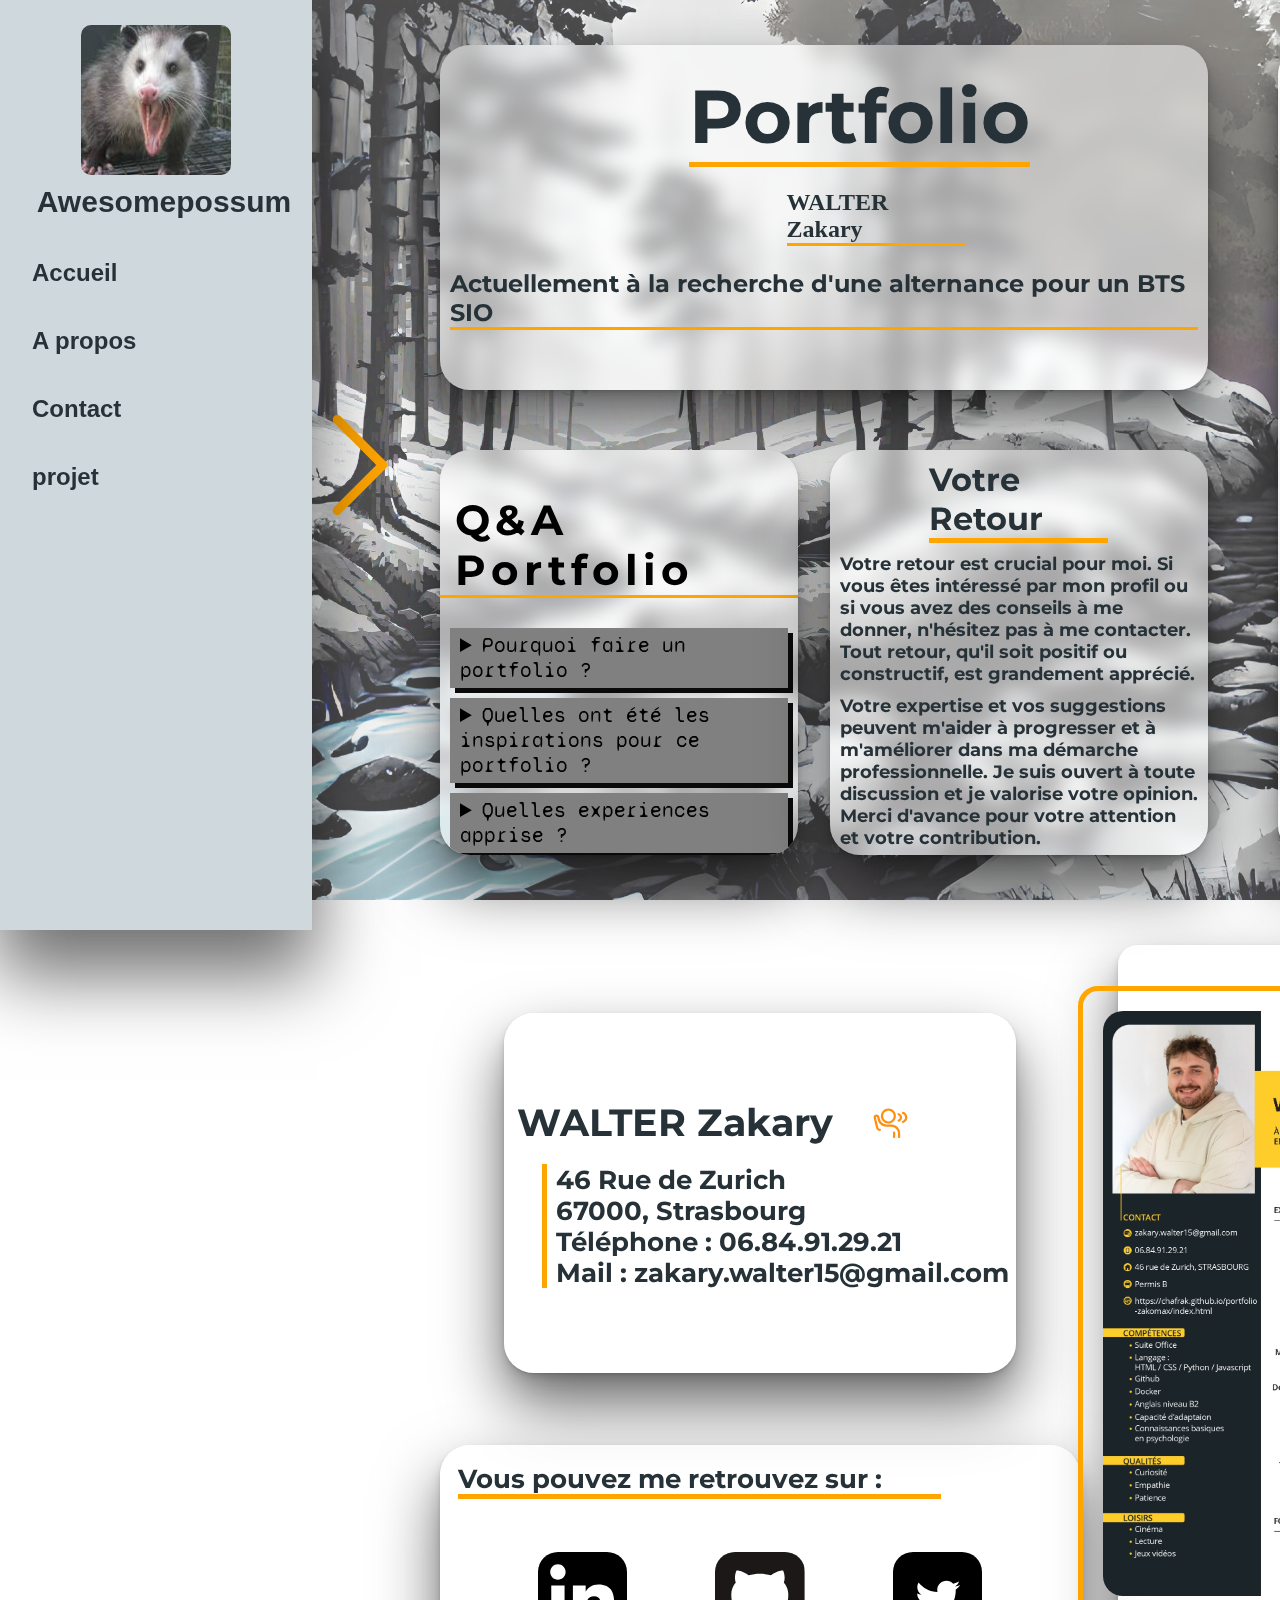
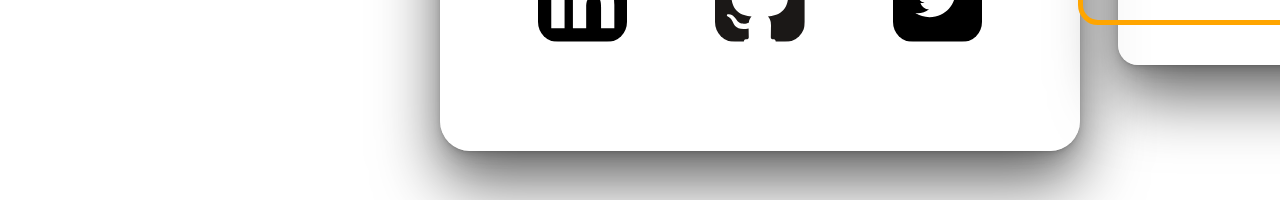
==== commit 52bae04e: "Update index.html" ====
--- a/index.html
+++ b/index.html
@@ -33,7 +33,7 @@
                 </li>
             </ul>
         </nav>
-        <svg class="arrow" id="ar" fill="#555555" height="100px" width="100px" version="1.1" id="Layer_1" xmlns="http://www.w3.org/2000/svg" xmlns:xlink="http://www.w3.org/1999/xlink" viewBox="0 0 330 330" xml:space="preserve">
+        <svg class="arrow" id="ar" fill="#FFA500FF" height="100px" width="100px" version="1.1" id="Layer_1" xmlns="http://www.w3.org/2000/svg" xmlns:xlink="http://www.w3.org/1999/xlink" viewBox="0 0 330 330" xml:space="preserve">
             <g id="SVGRepo_bgCarrier" stroke-width="0"></g>
             <g id="SVGRepo_tracerCarrier" stroke-linecap="round" stroke-linejoin="round"></g>
             <g id="SVGRepo_iconCarrier">
